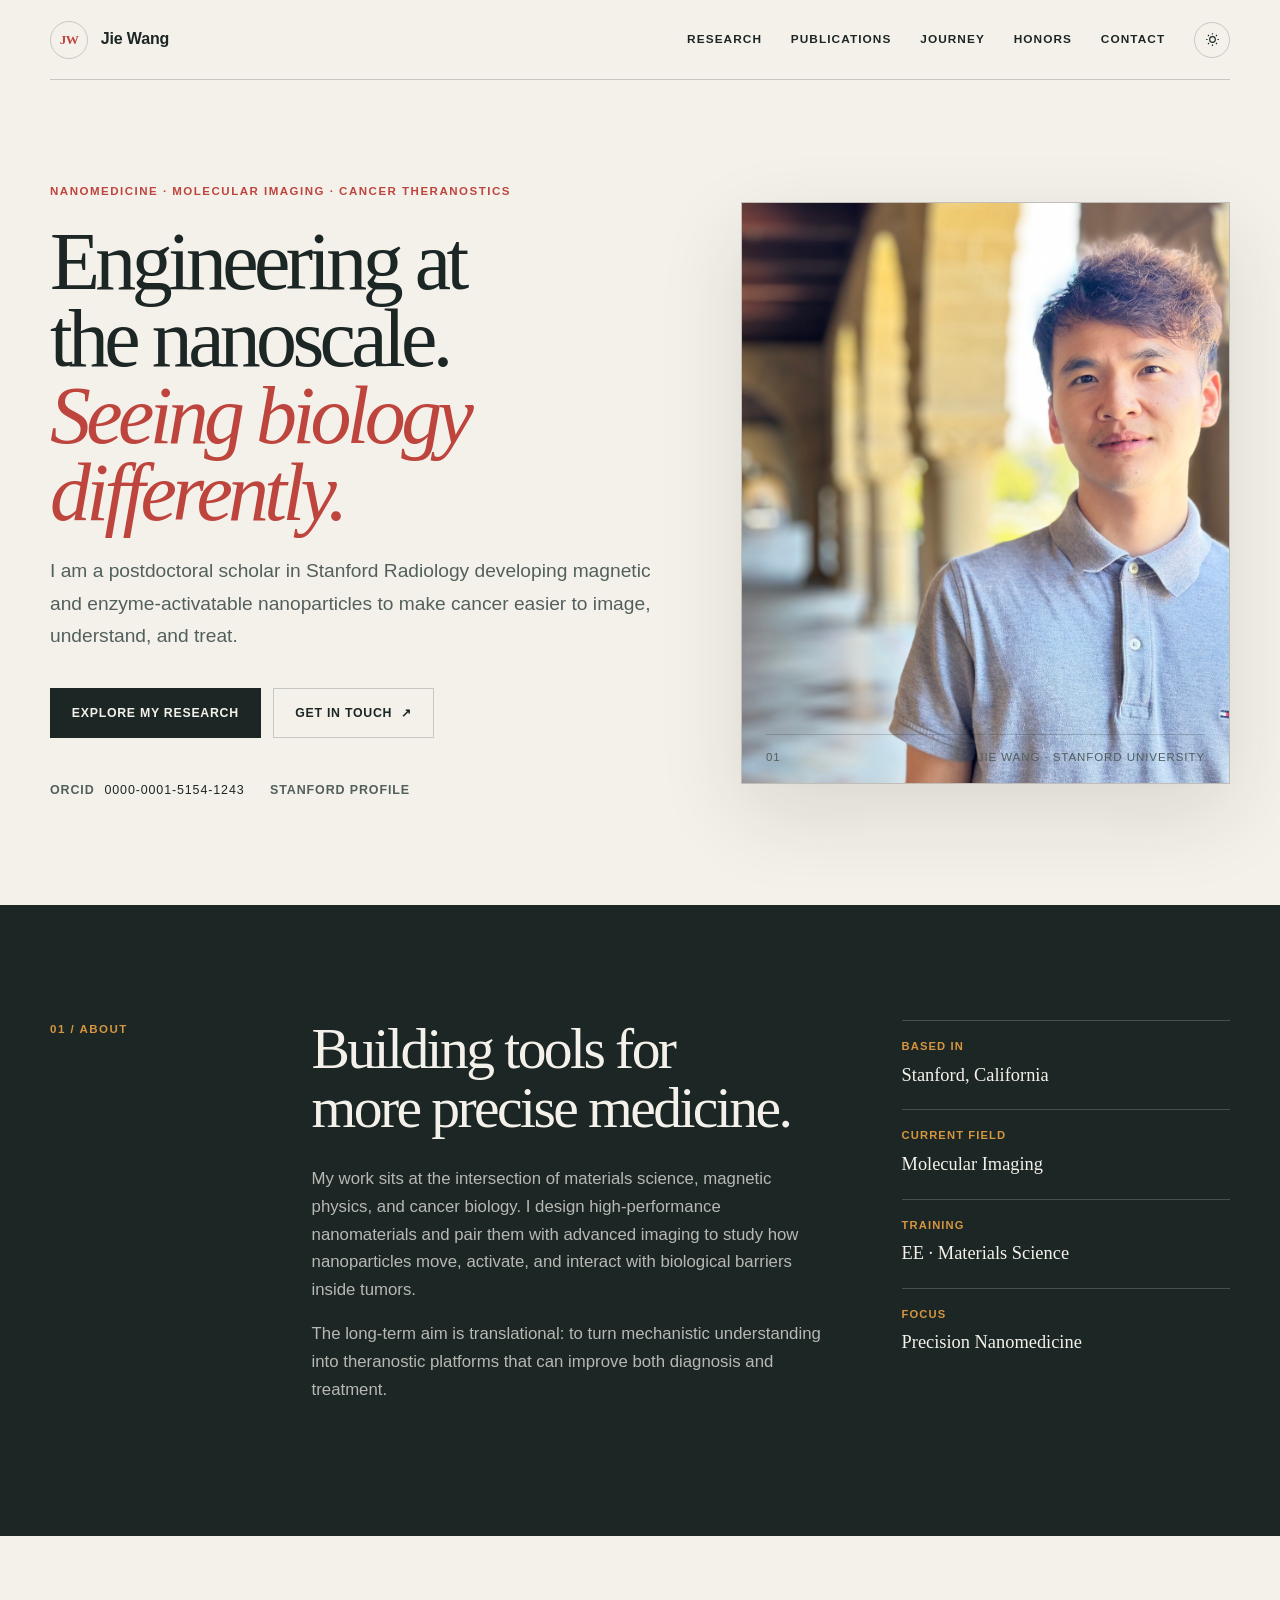
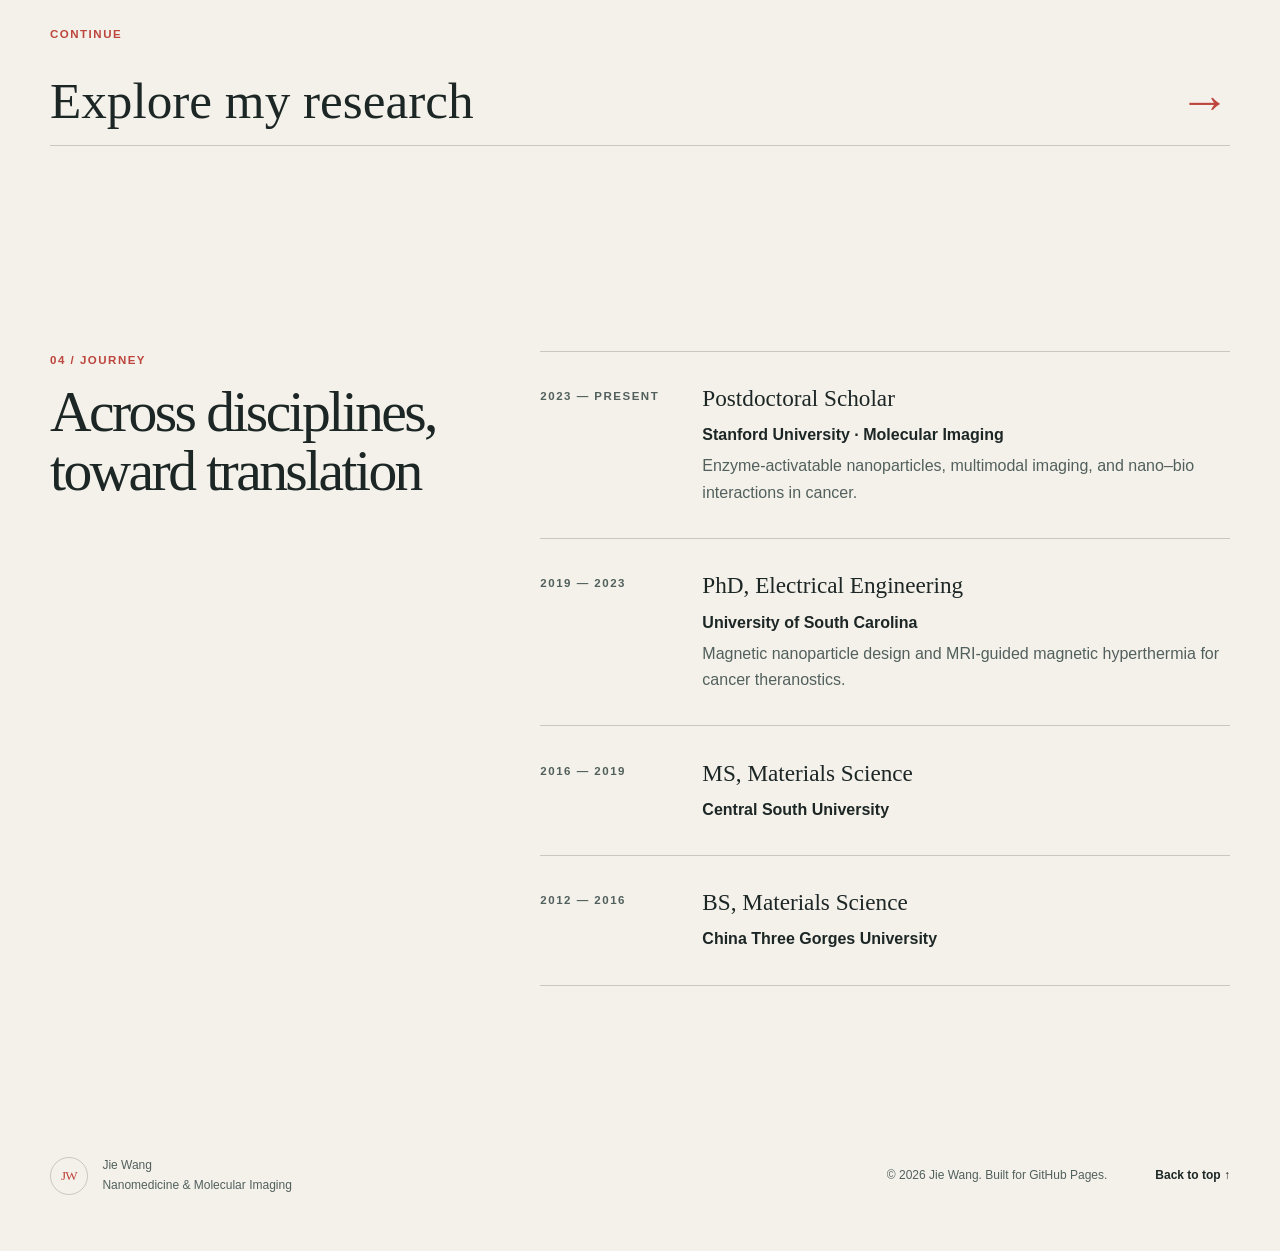
==== index.html @ d496837a "Use high-resolution JPEG profile photograph" ====
<!doctype html>
<html lang="en" class="no-js">
<head>
  <meta charset="utf-8">
  <meta name="viewport" content="width=device-width, initial-scale=1">
  <meta name="theme-color" content="#f4f1ea">
  <meta name="description" content="Jie Wang is a Stanford researcher working at the intersection of nanomedicine, molecular imaging, and magnetic nanotechnology for cancer theranostics.">
  <meta property="og:title" content="Jie Wang | Nanomedicine &amp; Molecular Imaging">
  <meta property="og:description" content="Researching magnetic nanomaterials, multimodal imaging, and precision cancer theranostics.">
  <meta property="og:type" content="website">
  <meta property="og:url" content="https://eeerperfect.github.io/jwang576.github.io/">
  <link rel="canonical" href="https://eeerperfect.github.io/jwang576.github.io/">
  <link rel="icon" href="assets/favicon.svg" type="image/svg+xml">
  <link rel="manifest" href="site.webmanifest">
  <script>document.documentElement.classList.replace('no-js', 'js');</script>
  <link rel="stylesheet" href="styles.css">
  <title>Jie Wang | Nanomedicine &amp; Molecular Imaging</title>
  <script type="application/ld+json">
  {
    "@context": "https://schema.org",
    "@type": "Person",
    "name": "Jie Wang",
    "jobTitle": "Postdoctoral Scholar",
    "affiliation": {
      "@type": "Organization",
      "name": "Stanford University"
    },
    "url": "https://eeerperfect.github.io/jwang576.github.io/",
    "sameAs": [
      "https://orcid.org/0000-0001-5154-1243",
      "https://profiles.stanford.edu/322421",
      "https://github.com/EEerperfect"
    ],
    "knowsAbout": [
      "Nanomedicine",
      "Molecular imaging",
      "Magnetic nanoparticles",
      "Cancer theranostics",
      "Magnetic resonance imaging"
    ]
  }
  </script>
</head>
<body>
  <a class="skip-link" href="#main">Skip to content</a>

  <header class="site-header" id="top">
    <a class="brand" href="index.html" aria-label="Jie Wang, home">
      <span class="brand-mark" aria-hidden="true">JW</span>
      <span>Jie Wang</span>
    </a>

    <button class="menu-toggle" type="button" aria-expanded="false" aria-controls="site-nav">
      <span class="sr-only">Open navigation</span>
      <span></span><span></span><span></span>
    </button>

    <nav class="site-nav" id="site-nav" aria-label="Main navigation">
      <a href="research.html">Research</a>
      <a href="publications.html">Publications</a>
      <a href="journey.html">Journey</a>
      <a href="honors.html">Honors</a>
      <a href="contact.html">Contact</a>
      <button class="theme-toggle" type="button" aria-label="Switch color theme" title="Switch color theme">
        <svg aria-hidden="true" viewBox="0 0 24 24"><path d="M12 3v2m0 14v2M3 12h2m14 0h2M5.64 5.64l1.42 1.42m9.88 9.88 1.42 1.42m0-12.72-1.42 1.42M7.06 16.94l-1.42 1.42M16 12a4 4 0 1 1-8 0 4 4 0 0 1 8 0Z"/></svg>
      </button>
    </nav>
  </header>

  <main id="main">
    <section class="hero section-shell" aria-labelledby="hero-title">
      <div class="hero-copy reveal">
        <p class="eyebrow">Nanomedicine · Molecular Imaging · Cancer Theranostics</p>
        <h1 id="hero-title">Engineering at the nanoscale.<br><em>Seeing biology differently.</em></h1>
        <p class="hero-intro">I am a postdoctoral scholar in Stanford Radiology developing magnetic and enzyme-activatable nanoparticles to make cancer easier to image, understand, and treat.</p>
        <div class="hero-actions">
          <a class="button button-primary" href="research.html">Explore my research</a>
          <a class="button button-secondary" href="contact.html">Get in touch <span aria-hidden="true">↗</span></a>
        </div>
        <ul class="identity-links" aria-label="Professional profiles">
          <li><a href="https://orcid.org/0000-0001-5154-1243" target="_blank" rel="me noopener">ORCID <span>0000-0001-5154-1243</span></a></li>
          <li><a href="https://profiles.stanford.edu/322421" target="_blank" rel="noopener">Stanford Profile</a></li>
        </ul>
      </div>

      <div class="hero-visual reveal" aria-label="Abstract illustration of magnetic nanoparticles and imaging fields">
        <div class="visual-frame">
          <svg class="nano-graphic" viewBox="0 0 600 640" role="img" aria-labelledby="nano-title nano-desc">
            <title id="nano-title">Magnetic nanoparticle field</title>
            <desc id="nano-desc">An abstract field of particles, magnetic arcs, and imaging waves.</desc>
            <defs>
              <radialGradient id="core" cx="38%" cy="30%" r="72%">
                <stop offset="0" stop-color="#f4b39b"/>
                <stop offset=".48" stop-color="#c94d42"/>
                <stop offset="1" stop-color="#642b36"/>
              </radialGradient>
              <linearGradient id="wave" x1="0" y1="0" x2="1" y2="1">
                <stop offset="0" stop-color="#e4a853"/>
                <stop offset="1" stop-color="#c94d42"/>
              </linearGradient>
            </defs>
            <g class="field-lines" fill="none" stroke="currentColor">
              <path d="M65 230C160 80 430 65 535 230"/>
              <path d="M45 295C155 105 445 105 555 295"/>
              <path d="M37 365C150 570 455 565 565 365"/>
              <path d="M62 430C170 595 430 598 540 430"/>
            </g>
            <g class="imaging-wave" fill="none" stroke="url(#wave)">
              <path d="M72 342h87l22-65 42 138 43-201 47 259 44-158 28 77h111"/>
            </g>
            <circle class="particle particle-main" cx="300" cy="338" r="104" fill="url(#core)"/>
            <g class="particle-shell" fill="none" stroke="#f6d7bb">
              <circle cx="300" cy="338" r="126"/>
              <circle cx="300" cy="338" r="145"/>
            </g>
            <g class="nano-dots">
              <circle cx="244" cy="297" r="19"/><circle cx="312" cy="278" r="14"/>
              <circle cx="353" cy="327" r="23"/><circle cx="282" cy="362" r="26"/>
              <circle cx="332" cy="390" r="16"/><circle cx="235" cy="400" r="10"/>
              <circle cx="420" cy="172" r="11"/><circle cx="145" cy="220" r="8"/>
              <circle cx="474" cy="436" r="15"/><circle cx="122" cy="453" r="12"/>
              <circle cx="416" cy="511" r="7"/><circle cx="208" cy="142" r="13"/>
            </g>
          </svg>
          <img class="profile-photo" src="[data-uri]" alt="Portrait of Jie Wang">
          <img class="profile-photo profile-photo-asset" src="assets/jie-wang-profile.jpg" alt="Portrait of Jie Wang">
          <p class="visual-caption"><span>01</span><span>Jie Wang · Stanford University</span></p>
        </div>
      </div>
    </section>

    <section class="about-band" aria-labelledby="about-title">
      <div class="section-shell about-grid">
        <p class="section-index">01 / About</p>
        <div class="about-copy reveal">
          <h2 id="about-title">Building tools for more precise medicine.</h2>
          <p>My work sits at the intersection of materials science, magnetic physics, and cancer biology. I design high-performance nanomaterials and pair them with advanced imaging to study how nanoparticles move, activate, and interact with biological barriers inside tumors.</p>
          <p>The long-term aim is translational: to turn mechanistic understanding into theranostic platforms that can improve both diagnosis and treatment.</p>
        </div>
        <dl class="quick-facts reveal">
          <div><dt>Based in</dt><dd>Stanford, California</dd></div>
          <div><dt>Current field</dt><dd>Molecular Imaging</dd></div>
          <div><dt>Training</dt><dd>EE · Materials Science</dd></div>
          <div><dt>Focus</dt><dd>Precision Nanomedicine</dd></div>
        </dl>
      </div>
    </section>

    <section class="section-shell next-page reveal" aria-label="Continue exploring">
      <p class="section-index">Continue</p>
      <a href="research.html"><span>Explore my research</span><span aria-hidden="true">→</span></a>
    </section>

    <section class="section-shell section-block" id="research" aria-labelledby="research-title" hidden>
      <div class="section-heading reveal">
        <div>
          <p class="section-index">02 / Research</p>
          <h2 id="research-title">Three scales, one question</h2>
        </div>
        <p>How can we engineer nanomaterials that respond intelligently to disease—and watch them work in living systems?</p>
      </div>

      <div class="research-grid">
        <article class="research-card reveal">
          <p class="card-number">01</p>
          <div class="research-icon" aria-hidden="true">
            <svg viewBox="0 0 80 80"><circle cx="40" cy="40" r="20"/><circle cx="40" cy="40" r="30"/><path d="M13 22c15 12 39 12 54 0M13 58c15-12 39-12 54 0"/></svg>
          </div>
          <h3>Magnetic nanomaterials</h3>
          <p>Designing nanoparticle composition, structure, and magnetic anisotropy for MRI, hyperthermia, and biosensing.</p>
          <ul><li>Particle synthesis</li><li>Magnetic characterization</li><li>Structure–property relationships</li></ul>
        </article>

        <article class="research-card reveal">
          <p class="card-number">02</p>
          <div class="research-icon" aria-hidden="true">
            <svg viewBox="0 0 80 80"><path d="M17 52c8-25 17-37 27-37 9 0 10 13 18 13"/><path d="M18 61c13-9 18-5 27-14 8-8 9-18 18-23"/><circle cx="19" cy="55" r="6"/><circle cx="44" cy="42" r="7"/><circle cx="63" cy="23" r="5"/></svg>
          </div>
          <h3>Activatable theranostics</h3>
          <p>Developing enzyme-responsive nanoparticles that sharpen tumor specificity, penetration, and therapeutic action.</p>
          <ul><li>Tumor microenvironment</li><li>Brain cancer</li><li>Responsive delivery</li></ul>
        </article>

        <article class="research-card reveal">
          <p class="card-number">03</p>
          <div class="research-icon" aria-hidden="true">
            <svg viewBox="0 0 80 80"><path d="M11 40s12-18 29-18 29 18 29 18-12 18-29 18S11 40 11 40Z"/><circle cx="40" cy="40" r="8"/><path d="M25 16 20 9M55 16l5-7M25 64l-5 7M55 64l5 7"/></svg>
          </div>
          <h3>Multimodal imaging</h3>
          <p>Combining MRI, magnetic particle imaging, and optical imaging to quantify nano–bio interactions in vivo.</p>
          <ul><li>MRI & MPI</li><li>Optical imaging</li><li>In vivo translation</li></ul>
        </article>
      </div>
    </section>

    <section class="publications-section" id="publications" aria-labelledby="publications-title" hidden>
      <div class="section-shell">
        <div class="section-heading reveal">
          <div>
            <p class="section-index">03 / Publications</p>
            <h2 id="publications-title">Selected work</h2>
          </div>
          <a class="text-link" href="https://orcid.org/0000-0001-5154-1243" target="_blank" rel="noopener">Complete record on ORCID <span aria-hidden="true">↗</span></a>
        </div>

        <article class="featured-paper reveal">
          <div>
            <p class="paper-meta"><span>Featured · 2026</span><span>Nano Letters</span></p>
            <h3><a href="https://doi.org/10.1021/acs.nanolett.6c01219" target="_blank" rel="noopener">Enhanced Glioblastoma Targeting and Penetration: Extracellular Matrix Remodeling by Collagenase-Functionalized Ferumoxytol Nanoparticles</a></h3>
            <p>A precision nanomedicine strategy designed to improve nanoparticle transport and penetration in glioblastoma.</p>
          </div>
          <a class="paper-arrow" href="https://doi.org/10.1021/acs.nanolett.6c01219" target="_blank" rel="noopener" aria-label="Read the featured Nano Letters paper">↗</a>
        </article>

        <div class="paper-list">
          <article class="paper-row reveal">
            <p class="paper-year">2025</p>
            <div><p class="journal">npj Imaging</p><h3><a href="https://pmc.ncbi.nlm.nih.gov/articles/PMC12049270/" target="_blank" rel="noopener">MRI detection of senescent cells in porcine knee joints with a β-galactosidase responsive Gd-chelate</a></h3></div>
            <a class="paper-arrow" href="https://pmc.ncbi.nlm.nih.gov/articles/PMC12049270/" target="_blank" rel="noopener" aria-label="Read paper">↗</a>
          </article>
          <article class="paper-row reveal">
            <p class="paper-year">2025</p>
            <div><p class="journal">Scientific Reports</p><h3><a href="https://pmc.ncbi.nlm.nih.gov/articles/PMC12009400/" target="_blank" rel="noopener">Dual-enzyme activated theranostic nanoparticles for image-guided glioblastoma therapy</a></h3></div>
            <a class="paper-arrow" href="https://pmc.ncbi.nlm.nih.gov/articles/PMC12009400/" target="_blank" rel="noopener" aria-label="Read paper">↗</a>
          </article>
          <article class="paper-row reveal">
            <p class="paper-year">2025</p>
            <div><p class="journal">Nanoscale</p><h3><a href="https://pmc.ncbi.nlm.nih.gov/articles/PMC11937943/" target="_blank" rel="noopener">Multimodal imaging approach to track theranostic nanoparticle accumulation in glioblastoma</a></h3></div>
            <a class="paper-arrow" href="https://pmc.ncbi.nlm.nih.gov/articles/PMC11937943/" target="_blank" rel="noopener" aria-label="Read paper">↗</a>
          </article>
          <article class="paper-row reveal">
            <p class="paper-year">2023</p>
            <div><p class="journal">ACS Applied Nano Materials</p><h3><a href="https://doi.org/10.1021/acsanm.3c03299" target="_blank" rel="noopener">Spatial Homogeneity of Superparamagnetic Nanoparticles and the Relationship to Relaxivity for Magnetic Resonance Imaging</a></h3></div>
            <a class="paper-arrow" href="https://doi.org/10.1021/acsanm.3c03299" target="_blank" rel="noopener" aria-label="Read paper">↗</a>
          </article>
          <article class="paper-row reveal">
            <p class="paper-year">2022</p>
            <div><p class="journal">Applied Materials Today</p><h3><a href="https://www.sciencedirect.com/science/article/pii/S2352940722001688" target="_blank" rel="noopener">AC and DC magnetic softness enhanced dual-doped γ-Fe₂O₃ nanoparticles for highly efficient cancer theranostics</a></h3></div>
            <a class="paper-arrow" href="https://www.sciencedirect.com/science/article/pii/S2352940722001688" target="_blank" rel="noopener" aria-label="Read paper">↗</a>
          </article>
          <article class="paper-row reveal extra-paper">
            <p class="paper-year">2022</p>
            <div><p class="journal">Nanotechnology</p><h3><a href="https://pubmed.ncbi.nlm.nih.gov/36001950/" target="_blank" rel="noopener">The role of Co²⁺ cation addition in enhancing the AC heat induction power of superparamagnetic nanoparticles</a></h3></div>
            <a class="paper-arrow" href="https://pubmed.ncbi.nlm.nih.gov/36001950/" target="_blank" rel="noopener" aria-label="Read paper">↗</a>
          </article>
          <article class="paper-row reveal extra-paper">
            <p class="paper-year">2021</p>
            <div><p class="journal">IEEE Transactions on Nanotechnology</p><h3><a href="https://doi.org/10.1109/TNANO.2021.3137046" target="_blank" rel="noopener">Heat Induction Behavior of Injected Superparamagnetic Nanofluid Interpreted by Mass and Heat Transfer</a></h3></div>
            <a class="paper-arrow" href="https://doi.org/10.1109/TNANO.2021.3137046" target="_blank" rel="noopener" aria-label="Read paper">↗</a>
          </article>
          <article class="paper-row reveal extra-paper">
            <p class="paper-year">2021</p>
            <div><p class="journal">Scientific Reports</p><h3><a href="https://pmc.ncbi.nlm.nih.gov/articles/PMC7804452/" target="_blank" rel="noopener">Concentration-dependent oscillation of specific loss power in magnetic nanofluid hyperthermia</a></h3></div>
            <a class="paper-arrow" href="https://pmc.ncbi.nlm.nih.gov/articles/PMC7804452/" target="_blank" rel="noopener" aria-label="Read paper">↗</a>
          </article>
        </div>
        <button class="show-more" type="button" aria-expanded="false">Show more publications <span aria-hidden="true">↓</span></button>
      </div>
    </section>

    <section class="section-shell section-block journey-section" id="journey" aria-labelledby="journey-title" hidden>
      <div class="section-heading reveal">
        <div>
          <p class="section-index">04 / Journey</p>
          <h2 id="journey-title">Across disciplines, toward translation</h2>
        </div>
      </div>

      <div class="timeline">
        <article class="timeline-item reveal">
          <p class="timeline-date">2023 — Present</p>
          <div><h3>Postdoctoral Scholar</h3><p>Stanford University · Molecular Imaging</p><p>Enzyme-activatable nanoparticles, multimodal imaging, and nano–bio interactions in cancer.</p></div>
        </article>
        <article class="timeline-item reveal">
          <p class="timeline-date">2019 — 2023</p>
          <div><h3>PhD, Electrical Engineering</h3><p>University of South Carolina</p><p>Magnetic nanoparticle design and MRI-guided magnetic hyperthermia for cancer theranostics.</p></div>
        </article>
        <article class="timeline-item reveal">
          <p class="timeline-date">2016 — 2019</p>
          <div><h3>MS, Materials Science</h3><p>Central South University</p></div>
        </article>
        <article class="timeline-item reveal">
          <p class="timeline-date">2012 — 2016</p>
          <div><h3>BS, Materials Science</h3><p>China Three Gorges University</p></div>
        </article>
      </div>
    </section>

    <section class="honors-section" id="honors" aria-labelledby="honors-title" hidden>
      <div class="section-shell">
        <div class="section-heading reveal">
          <div>
            <p class="section-index">05 / Recognition</p>
            <h2 id="honors-title">Selected honors</h2>
          </div>
        </div>
        <div class="honors-list">
          <article class="honor reveal"><p>2025</p><h3>2nd Place Young Investigator Award in MINT</h3><span>World Molecular Imaging Conference</span></article>
          <article class="honor reveal"><p>2025</p><h3>WMIC Travel Award</h3><span>World Molecular Imaging Society</span></article>
          <article class="honor reveal"><p>2024—25</p><h3>Mikitani Cancer Research Grant</h3><span>Stanford Cancer Institute</span></article>
          <article class="honor reveal"><p>2021—22</p><h3>SPARC Graduate Research Grant</h3><span>University of South Carolina</span></article>
        </div>
      </div>
    </section>

    <section class="contact-section" id="contact" aria-labelledby="contact-title" hidden>
      <div class="section-shell contact-grid">
        <div class="reveal">
          <p class="section-index">06 / Contact</p>
          <h2 id="contact-title">Let’s connect ideas.</h2>
        </div>
        <div class="contact-copy reveal">
          <p>I welcome conversations about magnetic nanotechnology, cancer theranostics, molecular imaging, and research collaboration.</p>
          <a class="email-link" href="mailto:jwang576@stanford.edu">jwang576@stanford.edu <span aria-hidden="true">↗</span></a>
          <div class="social-links">
            <a href="https://profiles.stanford.edu/322421" target="_blank" rel="noopener">Stanford</a>
            <a href="https://orcid.org/0000-0001-5154-1243" target="_blank" rel="me noopener">ORCID</a>
            <a href="https://github.com/EEerperfect" target="_blank" rel="me noopener">GitHub</a>
          </div>
        </div>
      </div>
    </section>
  </main>

  <footer class="site-footer">
    <div>
      <span class="brand-mark" aria-hidden="true">JW</span>
      <p>Jie Wang<br><span>Nanomedicine &amp; Molecular Imaging</span></p>
    </div>
    <p>© <span id="year">2026</span> Jie Wang. Built for GitHub Pages.</p>
    <a href="#top">Back to top ↑</a>
  </footer>

  <script src="script.js"></script>
</body>
</html>
<!-- Published from EEerperfect/jwang576.github.io -->
---- styles.css ----
:root {
  --paper: #f4f1ea;
  --paper-deep: #e9e4da;
  --ink: #1c2625;
  --ink-soft: #52605d;
  --line: rgba(28, 38, 37, .2);
  --card: rgba(255, 255, 255, .48);
  --accent: #bd453d;
  --accent-deep: #773642;
  --gold: #d6963f;
  --sage: #93a69c;
  --shadow: 0 30px 80px rgba(34, 37, 34, .12);
  --serif: "Iowan Old Style", "Palatino Linotype", Palatino, Georgia, serif;
  --sans: Inter, ui-sans-serif, -apple-system, BlinkMacSystemFont, "Segoe UI", sans-serif;
  --max: 1180px;
}

[data-theme="dark"] {
  --paper: #17201f;
  --paper-deep: #202c2a;
  --ink: #f4efe5;
  --ink-soft: #b6c1bd;
  --line: rgba(244, 239, 229, .18);
  --card: rgba(255, 255, 255, .045);
  --accent: #e36a5e;
  --accent-deep: #c77c89;
  --gold: #e0aa5e;
  --sage: #8ea69c;
  --shadow: 0 30px 80px rgba(0, 0, 0, .28);
}

* { box-sizing: border-box; }
html { scroll-behavior: smooth; }
body {
  margin: 0;
  background: var(--paper);
  color: var(--ink);
  font-family: var(--sans);
  font-size: 16px;
  line-height: 1.65;
  transition: background-color .25s ease, color .25s ease;
}
a { color: inherit; text-decoration: none; }
button, a { -webkit-tap-highlight-color: transparent; }
button { font: inherit; }
svg { display: block; }

.skip-link {
  position: fixed;
  top: -100px;
  left: 1rem;
  z-index: 100;
  padding: .7rem 1rem;
  background: var(--ink);
  color: var(--paper);
}
.skip-link:focus { top: 1rem; }
.sr-only {
  position: absolute;
  width: 1px;
  height: 1px;
  padding: 0;
  margin: -1px;
  overflow: hidden;
  clip: rect(0, 0, 0, 0);
  white-space: nowrap;
  border: 0;
}

.site-header {
  min-height: 80px;
  width: min(calc(100% - 48px), var(--max));
  margin: 0 auto;
  display: flex;
  align-items: center;
  justify-content: space-between;
  border-bottom: 1px solid var(--line);
  position: relative;
  z-index: 20;
}
.brand { display: flex; align-items: center; gap: .8rem; font-weight: 700; letter-spacing: -.01em; }
.brand-mark {
  width: 38px;
  height: 38px;
  display: inline-grid;
  place-items: center;
  border: 1px solid var(--line);
  border-radius: 50%;
  color: var(--accent);
  font-family: var(--serif);
  font-size: .82rem;
  letter-spacing: -.05em;
}
.site-nav { display: flex; align-items: center; gap: 1.8rem; }
.site-nav > a {
  font-size: .74rem;
  font-weight: 700;
  letter-spacing: .09em;
  text-transform: uppercase;
  position: relative;
}
.site-nav > a::after {
  content: "";
  position: absolute;
  left: 0;
  bottom: -.45rem;
  width: 100%;
  height: 1px;
  background: var(--accent);
  transform: scaleX(0);
  transform-origin: right;
  transition: transform .25s ease;
}
.site-nav > a:hover::after, .site-nav > a:focus-visible::after, .site-nav > a[aria-current="page"]::after { transform: scaleX(1); transform-origin: left; }
.site-nav > a[aria-current="page"] { color: var(--accent); }
.theme-toggle {
  width: 36px;
  height: 36px;
  display: grid;
  place-items: center;
  border: 1px solid var(--line);
  border-radius: 50%;
  background: transparent;
  color: var(--ink);
  cursor: pointer;
}
.theme-toggle svg { width: 17px; fill: none; stroke: currentColor; stroke-width: 1.6; }
.menu-toggle { display: none; border: 0; background: none; padding: .5rem; }
.menu-toggle span:not(.sr-only) { display: block; width: 24px; height: 1px; background: var(--ink); margin: 5px; }

.section-shell { width: min(calc(100% - 48px), var(--max)); margin-inline: auto; }
.hero {
  min-height: calc(100vh - 80px);
  display: grid;
  grid-template-columns: minmax(0, 1.03fr) minmax(390px, .82fr);
  align-items: center;
  gap: clamp(2.5rem, 6vw, 7rem);
  padding-block: clamp(4rem, 8vw, 7.5rem);
}
.eyebrow, .section-index, .paper-meta, .journal, .timeline-date, .honor > p {
  margin: 0;
  color: var(--accent);
  font-size: .72rem;
  font-weight: 800;
  letter-spacing: .13em;
  text-transform: uppercase;
}
.hero h1, h2, h3 { text-wrap: balance; }
.hero h1 {
  max-width: 760px;
  margin: 1.35rem 0 1.5rem;
  font-family: var(--serif);
  font-size: clamp(3.25rem, 6.4vw, 6.7rem);
  font-weight: 400;
  letter-spacing: -.057em;
  line-height: .94;
}
.hero h1 em { color: var(--accent); font-weight: 400; }
.hero-intro { max-width: 650px; color: var(--ink-soft); font-size: clamp(1.06rem, 1.5vw, 1.28rem); line-height: 1.7; }
.hero-actions { display: flex; flex-wrap: wrap; gap: .8rem; margin-top: 2.2rem; }
.button {
  min-height: 50px;
  display: inline-flex;
  align-items: center;
  justify-content: center;
  gap: .55rem;
  padding: .8rem 1.3rem;
  border: 1px solid var(--ink);
  font-size: .77rem;
  font-weight: 800;
  letter-spacing: .06em;
  text-transform: uppercase;
  transition: transform .2s ease, background .2s ease, color .2s ease;
}
.button:hover { transform: translateY(-2px); }
.button-primary { background: var(--ink); color: var(--paper); }
.button-secondary { border-color: var(--line); }
.identity-links { display: flex; flex-wrap: wrap; gap: .8rem 1.6rem; list-style: none; margin: 2.4rem 0 0; padding: 0; }
.identity-links a { color: var(--ink-soft); font-size: .78rem; font-weight: 700; text-transform: uppercase; letter-spacing: .07em; }
.identity-links a span { color: var(--ink); font-weight: 500; margin-left: .35rem; }

.visual-frame {
  position: relative;
  aspect-ratio: .84;
  overflow: hidden;
  background: var(--paper-deep);
  border: 1px solid var(--line);
  box-shadow: var(--shadow);
}
.visual-frame::before {
  content: "";
  position: absolute;
  inset: 0;
  background: radial-gradient(circle at 35% 25%, rgba(255,255,255,.55), transparent 42%), linear-gradient(145deg, transparent 30%, rgba(189,69,61,.08));
}
.nano-graphic { width: 100%; height: 91%; color: var(--sage); }
.hero-visual .nano-graphic { display: none; }
.profile-photo:not(.profile-photo-asset) { display: none; }
.profile-photo {
  position: absolute;
  inset: 0;
  width: 100%;
  height: 100%;
  object-fit: cover;
  object-position: 72% center;
}
.field-lines { stroke-width: 1.2; opacity: .6; }
.imaging-wave { stroke-width: 3; opacity: .88; }
.particle-shell { stroke-width: 1.3; opacity: .52; }
.nano-dots { fill: var(--gold); }
.nano-dots circle:nth-child(2n) { fill: var(--accent); }
.particle-main { filter: drop-shadow(0 18px 30px rgba(102, 43, 54, .24)); }
.visual-caption {
  position: absolute;
  z-index: 1;
  left: 1.5rem;
  right: 1.5rem;
  bottom: 1rem;
  margin: 0;
  display: flex;
  justify-content: space-between;
  border-top: 1px solid var(--line);
  padding-top: .8rem;
  color: var(--ink-soft);
  font-size: .72rem;
  text-transform: uppercase;
  letter-spacing: .08em;
}
.visual-caption span:last-child { text-align: right; }

.about-band, .honors-section { background: var(--ink); color: var(--paper); }
.about-grid {
  display: grid;
  grid-template-columns: .45fr 1.25fr .8fr;
  gap: clamp(2rem, 6vw, 6rem);
  padding-block: clamp(5rem, 9vw, 8rem);
}
.about-band .section-index, .honors-section .section-index { color: var(--gold); }
.about-copy h2, .section-heading h2, .contact-section h2 {
  margin: 0 0 1.7rem;
  font-family: var(--serif);
  font-size: clamp(2.5rem, 4.5vw, 4.6rem);
  font-weight: 400;
  letter-spacing: -.045em;
  line-height: 1.02;
}
.about-copy p { color: color-mix(in srgb, var(--paper) 72%, transparent); font-size: 1.05rem; }
.quick-facts { margin: 0; }
.quick-facts div { padding: 1rem 0 1.2rem; border-top: 1px solid rgba(244,241,234,.2); }
.quick-facts dt { color: var(--gold); font-size: .7rem; font-weight: 800; text-transform: uppercase; letter-spacing: .1em; }
.quick-facts dd { margin: .25rem 0 0; font-family: var(--serif); font-size: 1.15rem; }

.section-block { padding-block: clamp(5rem, 9vw, 8.5rem); }
.page-hero {
  min-height: 470px;
  display: flex;
  flex-direction: column;
  justify-content: center;
  padding-block: clamp(5rem, 10vw, 9rem);
}
.page-hero h1 {
  max-width: 980px;
  margin: 1rem 0 1.5rem;
  font-family: var(--serif);
  font-size: clamp(3.6rem, 8vw, 8.4rem);
  font-weight: 400;
  letter-spacing: -.06em;
  line-height: .92;
}
.page-hero h1 em { color: var(--accent); font-weight: 400; }
.page-hero > p:last-of-type, .page-hero > div > p:last-of-type { max-width: 720px; margin: 0; color: var(--ink-soft); font-size: clamp(1.08rem, 1.8vw, 1.3rem); }
.page-hero-link { display: inline-block; align-self: flex-start; margin-top: 2rem; }
.page-hero-dark { width: 100%; background: var(--ink); color: var(--paper); }
.page-hero-dark > .section-shell { padding-block: clamp(5rem, 10vw, 9rem); }
.page-hero-dark .section-index { color: var(--gold); }
.page-hero-dark > div > p:last-child { color: color-mix(in srgb, var(--paper) 70%, transparent); }
.page-section { padding-block: clamp(1rem, 4vw, 4rem) clamp(5rem, 9vw, 8.5rem); }
.research-statement { padding-block: clamp(5rem, 9vw, 8.5rem); background: var(--paper-deep); }
.statement-grid { display: grid; grid-template-columns: .42fr 1.58fr; gap: clamp(2rem, 7vw, 7rem); }
.statement-grid h2 { max-width: 850px; margin: 0 0 1.5rem; font-family: var(--serif); font-size: clamp(2.5rem, 5vw, 5rem); font-weight: 400; letter-spacing: -.045em; line-height: 1; }
.statement-grid div > p { max-width: 760px; color: var(--ink-soft); font-size: 1.08rem; }
.publication-page { padding-top: clamp(3rem, 6vw, 6rem); }
.journey-page { max-width: 940px; }
.journey-page .section-heading { display: block; }
.honors-page { padding-top: 0; }
.next-page { padding-block: clamp(4rem, 7vw, 6.5rem); }
.next-page > a { display: flex; justify-content: space-between; align-items: center; gap: 2rem; margin-top: .8rem; padding-block: 1rem; border-bottom: 1px solid var(--line); font-family: var(--serif); font-size: clamp(1.8rem, 4vw, 3.8rem); line-height: 1.1; }
.next-page > a span:last-child { color: var(--accent); transition: transform .2s ease; }
.next-page > a:hover span:last-child { transform: translateX(.4rem); }
.section-heading {
  display: grid;
  grid-template-columns: 1.3fr .7fr;
  align-items: end;
  gap: 3rem;
  margin-bottom: clamp(2.8rem, 5vw, 4.8rem);
}
.section-heading h2 { margin: .8rem 0 0; }
.section-heading > p { margin: 0; color: var(--ink-soft); font-size: 1.08rem; }
.research-grid { display: grid; grid-template-columns: repeat(3, 1fr); border-top: 1px solid var(--line); border-bottom: 1px solid var(--line); }
.research-card { position: relative; padding: 2rem clamp(1.2rem, 2.7vw, 2.5rem) 2.6rem; }
.research-card + .research-card { border-left: 1px solid var(--line); }
.card-number { margin: 0; color: var(--ink-soft); font-size: .72rem; }
.research-icon { width: 80px; height: 80px; margin: 2.5rem 0 3.5rem; color: var(--accent); }
.research-icon img { width: 100%; height: 100%; }
.research-card h3 { margin: 0; font-family: var(--serif); font-size: 1.75rem; font-weight: 400; }
.research-card > p:not(.card-number) { min-height: 110px; color: var(--ink-soft); }
.research-card ul { display: flex; flex-wrap: wrap; gap: .45rem; list-style: none; padding: 0; margin: 1.4rem 0 0; }
.research-card li { padding: .28rem .55rem; border: 1px solid var(--line); border-radius: 999px; font-size: .67rem; font-weight: 700; text-transform: uppercase; letter-spacing: .05em; }

.publications-section { background: var(--paper-deep); padding-block: clamp(5rem, 9vw, 8.5rem); }
.text-link { justify-self: end; color: var(--accent); font-size: .77rem; font-weight: 800; letter-spacing: .07em; text-transform: uppercase; }
.featured-paper {
  display: grid;
  grid-template-columns: 1fr auto;
  gap: 2rem;
  padding: clamp(2rem, 5vw, 4rem);
  margin-bottom: 1.2rem;
  background: var(--ink);
  color: var(--paper);
}
.paper-meta { display: flex; gap: 1.2rem; color: var(--gold); }
.featured-paper h3 { max-width: 920px; margin: 1.2rem 0; font-family: var(--serif); font-size: clamp(1.8rem, 3.4vw, 3.2rem); font-weight: 400; line-height: 1.12; }
.featured-paper h3 a:hover { color: var(--gold); }
.featured-paper p:last-child { max-width: 720px; color: color-mix(in srgb, var(--paper) 67%, transparent); }
.paper-arrow { align-self: center; font-size: 1.5rem; color: var(--accent); transition: transform .2s ease; }
.featured-paper .paper-arrow { color: var(--gold); font-size: 2rem; }
.paper-arrow:hover { transform: translate(3px, -3px); }
.paper-list { border-top: 1px solid var(--line); }
.paper-row {
  display: grid;
  grid-template-columns: 90px 1fr auto;
  gap: 1.5rem;
  align-items: center;
  padding: 1.5rem .2rem;
  border-bottom: 1px solid var(--line);
}
.paper-year { margin: 0; color: var(--ink-soft); font-family: var(--serif); font-size: 1.1rem; }
.journal { color: var(--accent); }
.paper-row h3 { margin: .25rem 0 0; font-family: var(--serif); font-size: clamp(1.05rem, 1.7vw, 1.35rem); font-weight: 400; line-height: 1.3; }
.paper-row h3 a:hover { color: var(--accent); }
.extra-paper { display: grid; }
.js .extra-paper { display: none; }
.js .extra-paper.is-visible { display: grid; }
.no-js .show-more { display: none; }
.show-more {
  margin-top: 2rem;
  padding: .7rem 0;
  border: 0;
  border-bottom: 1px solid var(--ink);
  background: none;
  color: var(--ink);
  cursor: pointer;
  font-size: .76rem;
  font-weight: 800;
  letter-spacing: .08em;
  text-transform: uppercase;
}

.journey-section { display: grid; grid-template-columns: .72fr 1.28fr; gap: clamp(3rem, 8vw, 8rem); }
.journey-section .section-heading { display: block; margin: 0; }
.timeline { border-top: 1px solid var(--line); }
.timeline-item { display: grid; grid-template-columns: 130px 1fr; gap: 2rem; padding: 1.7rem 0 2rem; border-bottom: 1px solid var(--line); }
.timeline-date { color: var(--accent); padding-top: .2rem; }
.timeline-item h3 { margin: 0; font-family: var(--serif); font-size: 1.45rem; font-weight: 400; }
.timeline-item p { margin: .3rem 0 0; color: var(--ink-soft); }
.timeline-item div p:first-of-type { color: var(--ink); font-weight: 700; }

.honors-section { padding-block: clamp(5rem, 9vw, 8.5rem); }
.honors-section .section-heading { grid-template-columns: 1fr; }
.honors-list { border-top: 1px solid rgba(244,241,234,.2); }
.honor { display: grid; grid-template-columns: 120px 1fr .7fr; gap: 2rem; align-items: center; padding: 1.5rem 0; border-bottom: 1px solid rgba(244,241,234,.2); }
.honor > p { color: var(--gold); }
.honor h3 { margin: 0; font-family: var(--serif); font-size: clamp(1.15rem, 2vw, 1.55rem); font-weight: 400; }
.honor span { color: color-mix(in srgb, var(--paper) 62%, transparent); }

.contact-section { padding-block: clamp(5rem, 10vw, 9rem); background: var(--accent); color: #fff6ed; }
.contact-grid { display: grid; grid-template-columns: 1fr 1fr; gap: clamp(3rem, 8vw, 8rem); }
.contact-section .section-index { color: #ffd0ad; }
.contact-section h2 { margin-top: .8rem; max-width: 620px; font-size: clamp(3.4rem, 7vw, 7.5rem); }
.contact-page-section { min-height: calc(100vh - 80px); display: flex; align-items: center; }
.contact-page-section h1 { margin: .8rem 0 0; max-width: 680px; font-family: var(--serif); font-size: clamp(3.7rem, 8vw, 8rem); font-weight: 400; letter-spacing: -.055em; line-height: .93; }
.contact-page-section h1 em { color: #ffd0ad; font-weight: 400; }
.contact-copy { align-self: end; }
.contact-copy > p { max-width: 580px; font-size: 1.15rem; color: rgba(255,246,237,.82); }
.email-link { display: inline-flex; gap: 1rem; align-items: center; margin-top: 1.6rem; padding-bottom: .35rem; border-bottom: 1px solid currentColor; font-family: var(--serif); font-size: clamp(1.35rem, 2.7vw, 2.2rem); }
.social-links { display: flex; gap: 1.5rem; margin-top: 3rem; }
.social-links a { font-size: .72rem; font-weight: 800; letter-spacing: .1em; text-transform: uppercase; }

.site-footer {
  min-height: 150px;
  width: min(calc(100% - 48px), var(--max));
  margin-inline: auto;
  display: grid;
  grid-template-columns: 1fr auto auto;
  align-items: center;
  gap: 3rem;
  color: var(--ink-soft);
  font-size: .75rem;
}
.site-footer > div { display: flex; align-items: center; gap: .9rem; }
.site-footer p { margin: 0; }
.site-footer p span { color: var(--ink-soft); }
.site-footer a { color: var(--ink); font-weight: 700; }

.reveal { opacity: 1; transform: none; }

:focus-visible { outline: 2px solid var(--gold); outline-offset: 4px; }

@media (max-width: 900px) {
  .menu-toggle { display: block; cursor: pointer; }
  .site-nav {
    position: absolute;
    top: 79px;
    left: 0;
    right: 0;
    display: none;
    align-items: stretch;
    flex-direction: column;
    gap: 0;
    padding: 1.3rem;
    background: var(--paper);
    border-bottom: 1px solid var(--line);
    box-shadow: var(--shadow);
  }
  .site-nav.is-open { display: flex; }
  .no-js .site-header { flex-wrap: wrap; padding-block: .8rem; }
  .no-js .menu-toggle { display: none; }
  .no-js .site-nav { position: static; display: flex; width: 100%; flex-flow: row wrap; box-shadow: none; border: 0; padding: .7rem 0 0; }
  .no-js .site-nav > a { margin-right: 1rem; }
  .site-nav > a { padding: .75rem 0; }
  .theme-toggle { margin-top: .5rem; }
  .hero { min-height: auto; grid-template-columns: 1fr; }
  .hero-visual { width: min(100%, 590px); justify-self: center; }
  .about-grid { grid-template-columns: 1fr; }
  .about-grid > .section-index { margin-bottom: -1rem; }
  .section-heading { grid-template-columns: 1fr; gap: 1rem; align-items: start; }
  .text-link { justify-self: start; }
  .research-grid { grid-template-columns: 1fr; }
  .research-card + .research-card { border-left: 0; border-top: 1px solid var(--line); }
  .research-card > p:not(.card-number) { min-height: auto; }
  .research-icon { margin-block: 1.8rem; }
  .journey-section { grid-template-columns: 1fr; }
  .statement-grid { grid-template-columns: 1fr; }
  .honor { grid-template-columns: 90px 1fr; }
  .honor span { grid-column: 2; }
  .contact-grid { grid-template-columns: 1fr; }
  .site-footer { grid-template-columns: 1fr auto; padding-block: 2rem; }
  .site-footer > p { grid-row: 2; }
}

@media (max-width: 620px) {
  .site-header, .section-shell, .site-footer { width: min(calc(100% - 32px), var(--max)); }
  .site-header { min-height: 68px; }
  .site-nav { top: 67px; }
  .hero { padding-block: 3.5rem 4.5rem; }
  .hero h1 { font-size: clamp(2.3rem, 11vw, 4.2rem); }
  .page-hero { min-height: 390px; }
  .page-hero h1 { font-size: clamp(3rem, 15vw, 5rem); }
  .hero-actions .button { width: 100%; }
  .identity-links { flex-direction: column; }
  .visual-caption { gap: .8rem; font-size: .58rem; }
  .paper-row { grid-template-columns: 55px 1fr auto; gap: .7rem; }
  .featured-paper { padding: 1.5rem; }
  .featured-paper .paper-arrow { display: none; }
  .timeline-item { grid-template-columns: 1fr; gap: .5rem; }
  .honor { grid-template-columns: 1fr; gap: .3rem; }
  .honor span { grid-column: 1; }
  .email-link { font-size: 1.25rem; }
  .site-footer { grid-template-columns: 1fr; gap: 1.3rem; }
  .site-footer > p { grid-row: auto; }
}

@media (prefers-reduced-motion: reduce) {
  html { scroll-behavior: auto; }
  *, *::before, *::after { animation-duration: .01ms !important; animation-iteration-count: 1 !important; transition-duration: .01ms !important; }
  .reveal { opacity: 1; transform: none; }
}
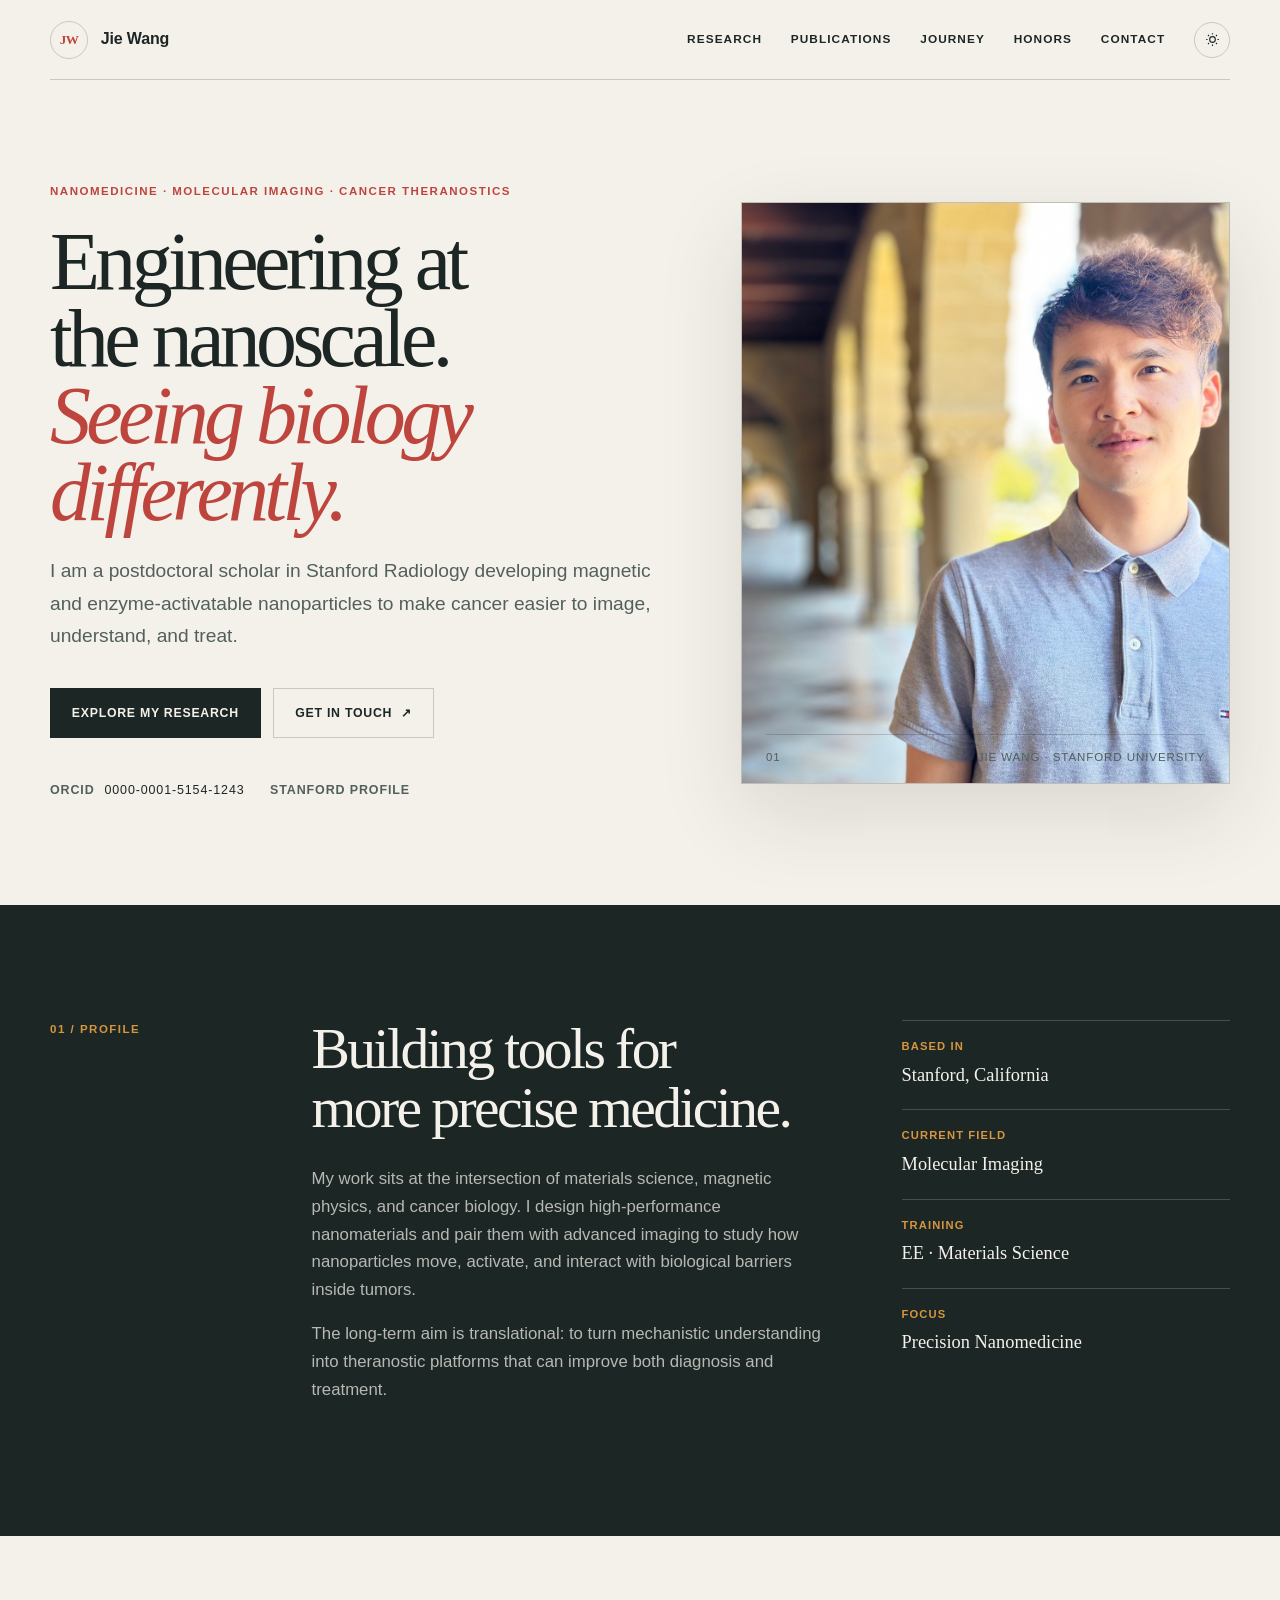
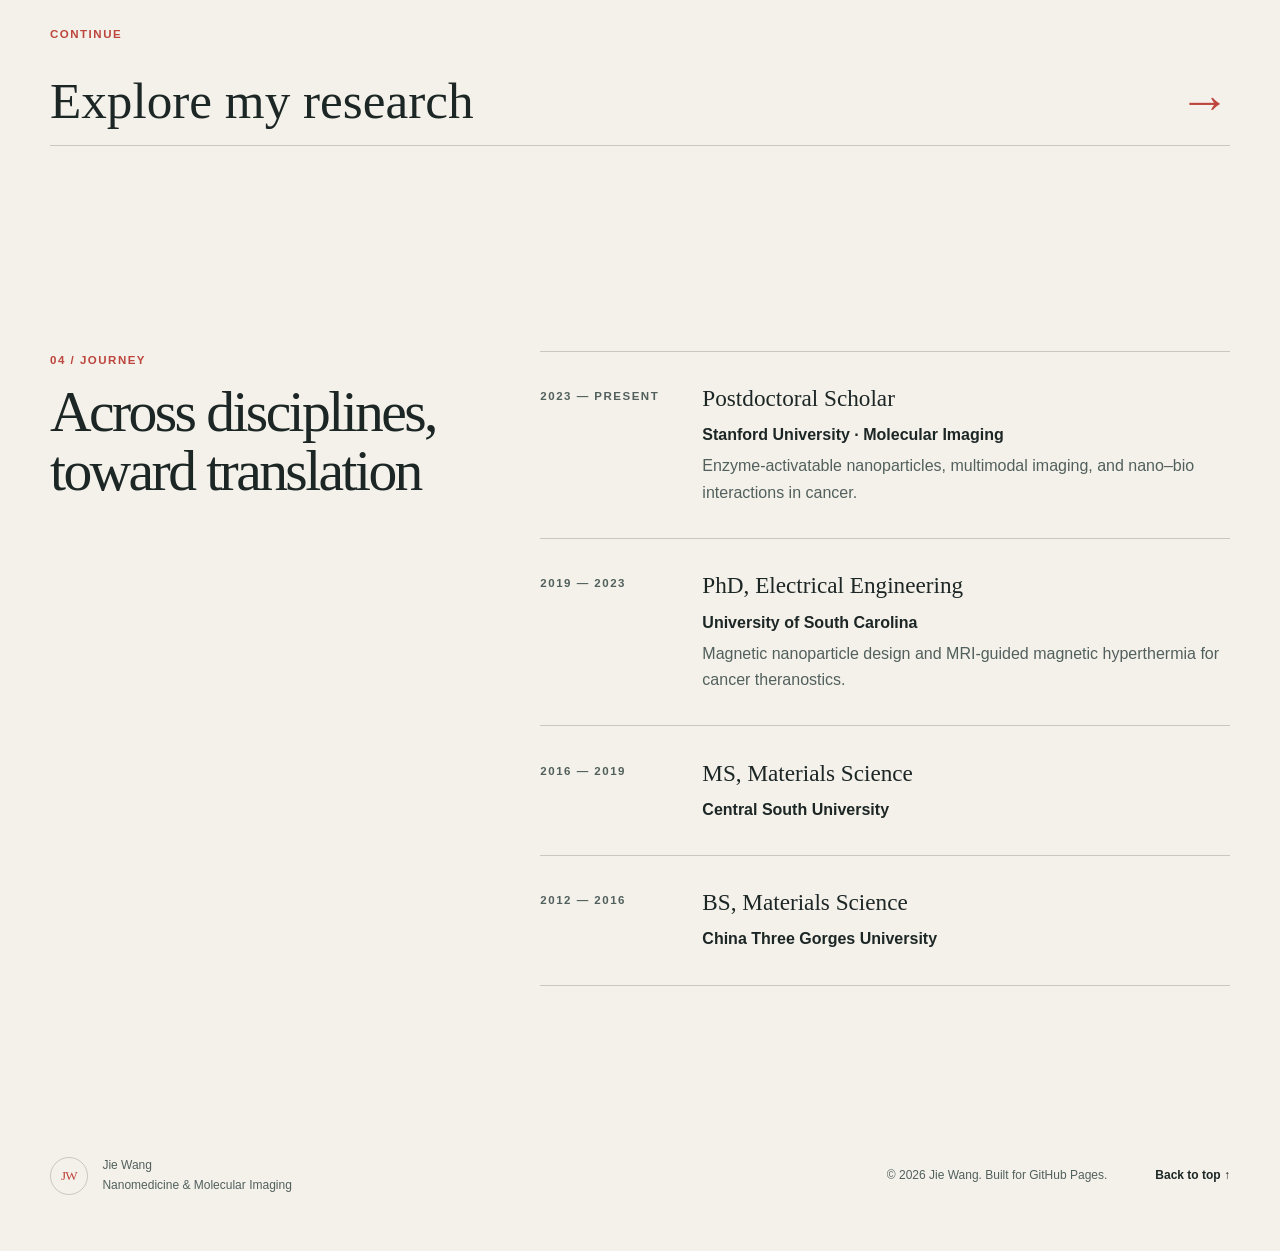
==== commit ca86b9d4: "Use consistent page section numbering" ====
--- a/index.html
+++ b/index.html
@@ -131,7 +131,7 @@
 
     <section class="about-band" aria-labelledby="about-title">
       <div class="section-shell about-grid">
-        <p class="section-index">01 / About</p>
+        <p class="section-index">01 / Profile</p>
         <div class="about-copy reveal">
           <h2 id="about-title">Building tools for more precise medicine.</h2>
           <p>My work sits at the intersection of materials science, magnetic physics, and cancer biology. I design high-performance nanomaterials and pair them with advanced imaging to study how nanoparticles move, activate, and interact with biological barriers inside tumors.</p>
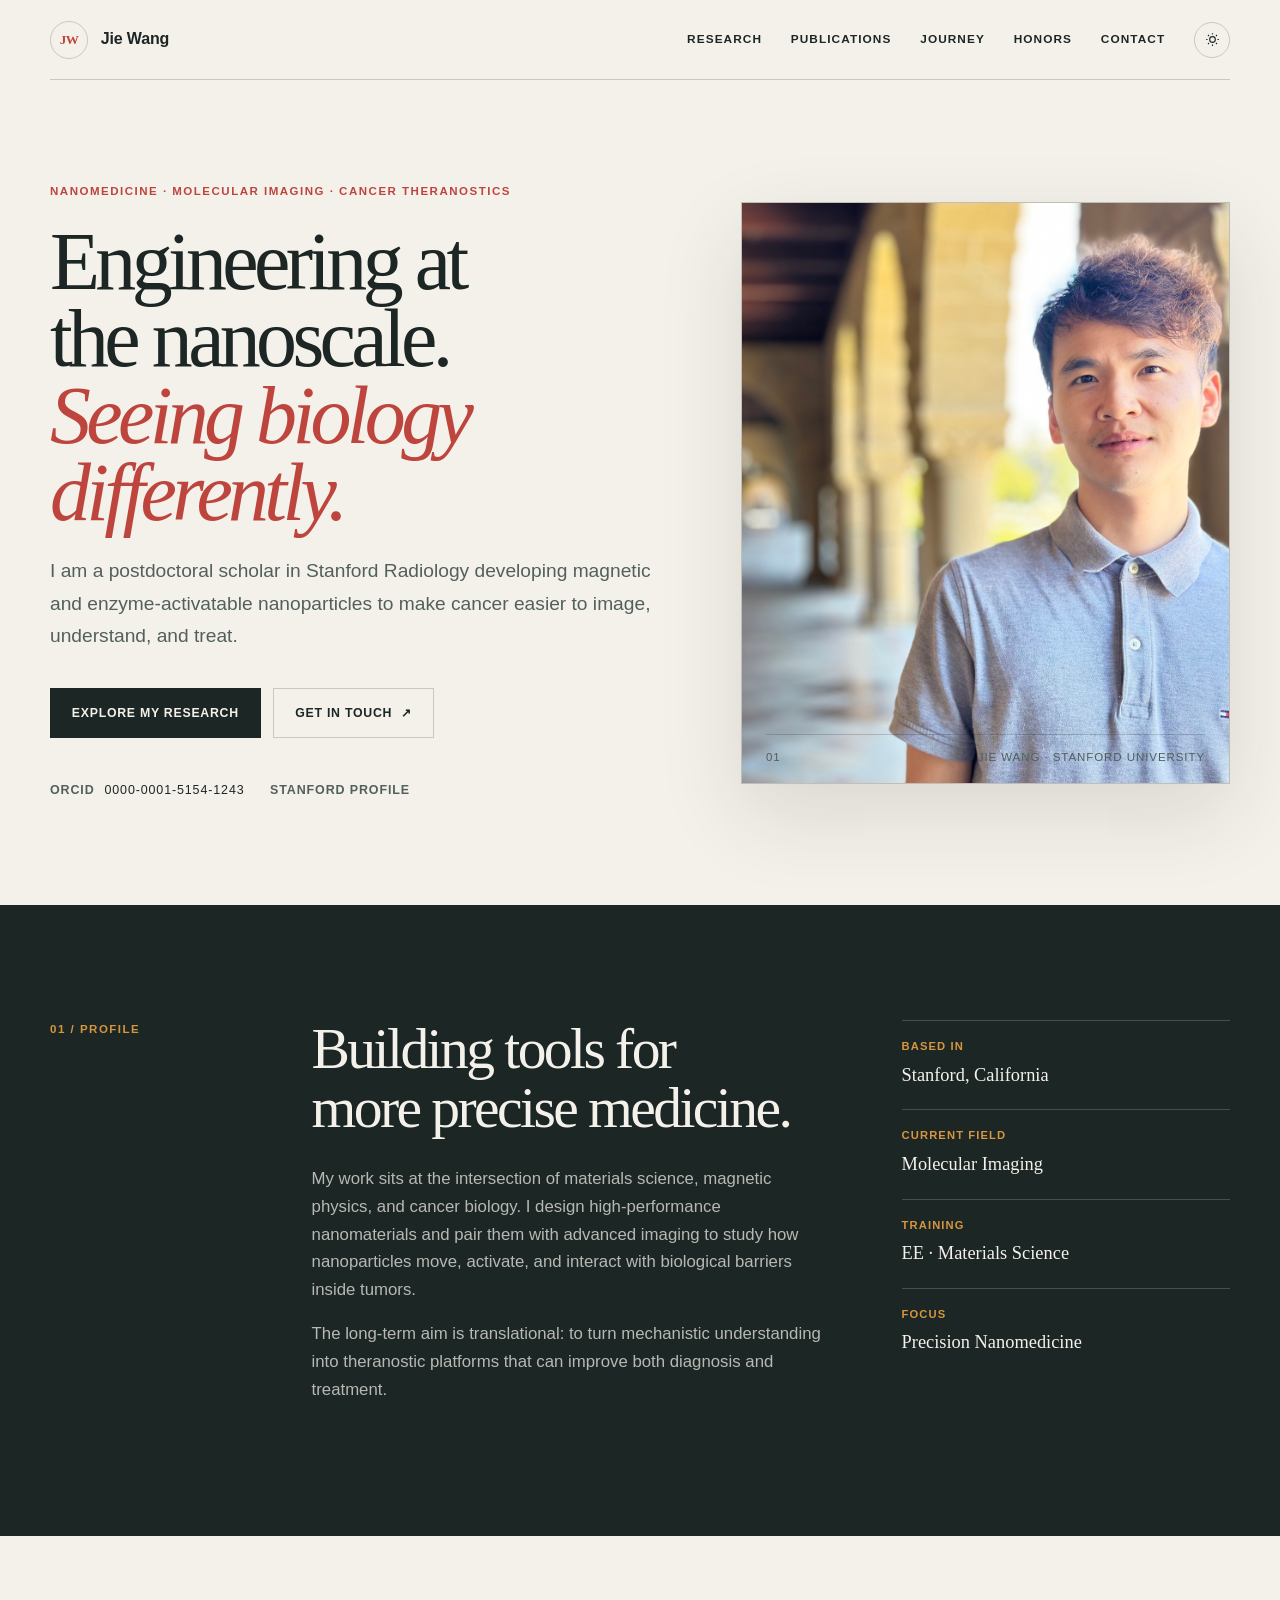
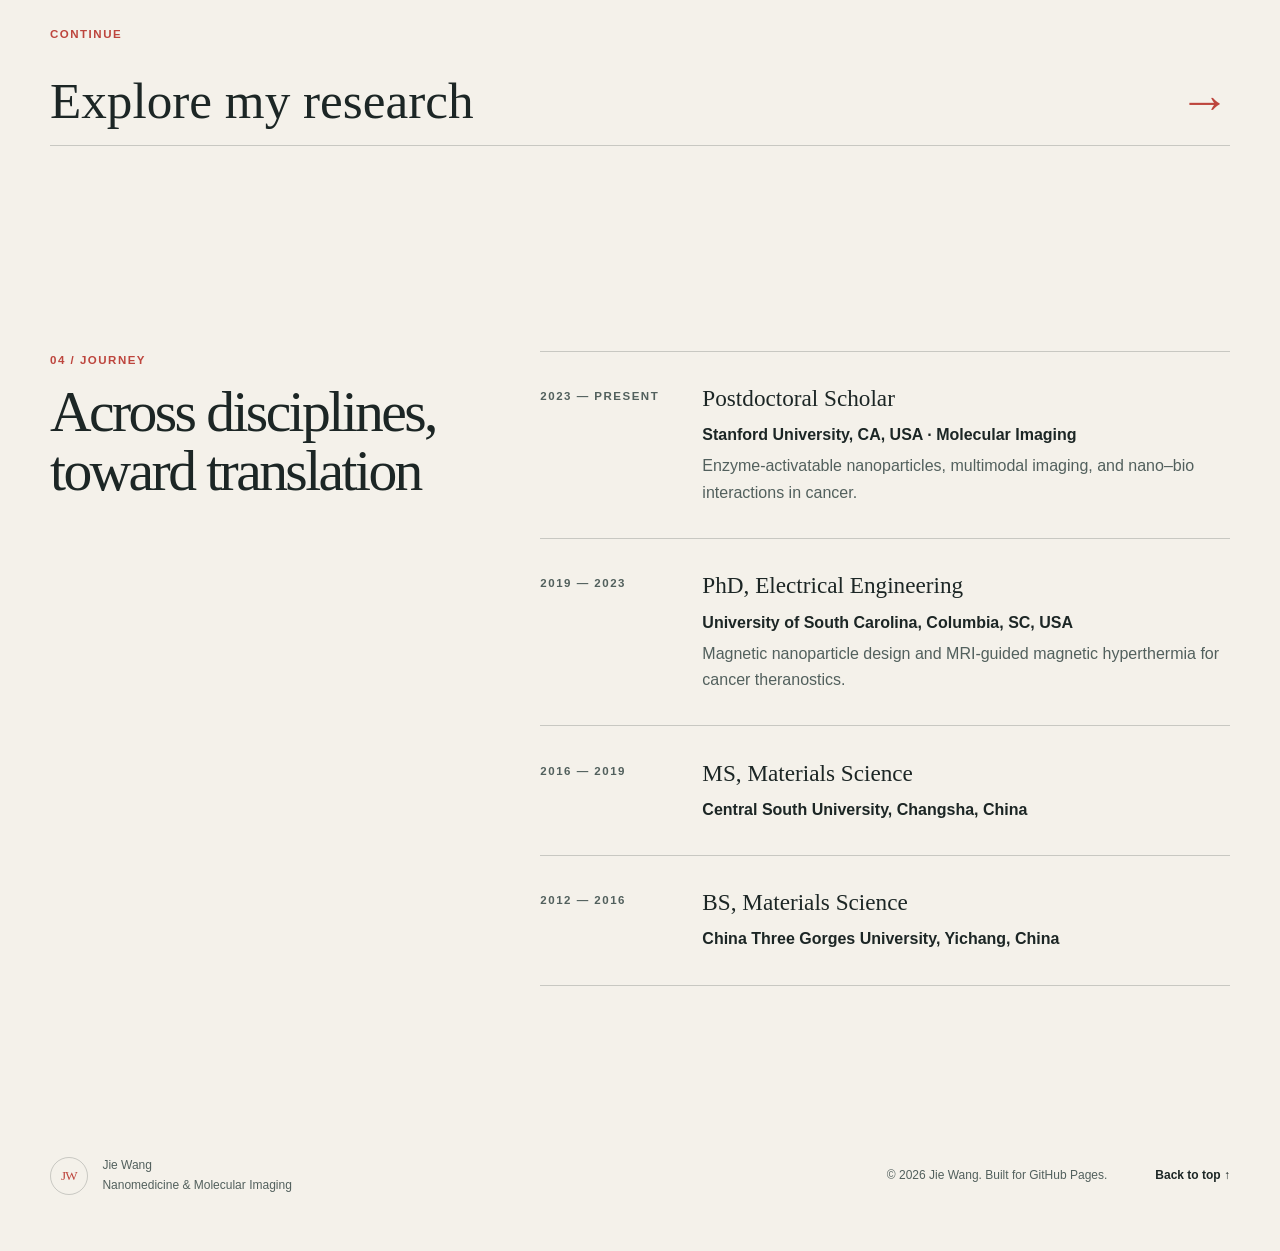
==== commit 5eadf5fd: "Update index.html" ====
--- a/index.html
+++ b/index.html
@@ -269,19 +269,19 @@
       <div class="timeline">
         <article class="timeline-item reveal">
           <p class="timeline-date">2023 — Present</p>
-          <div><h3>Postdoctoral Scholar</h3><p>Stanford University · Molecular Imaging</p><p>Enzyme-activatable nanoparticles, multimodal imaging, and nano–bio interactions in cancer.</p></div>
+          <div><h3>Postdoctoral Scholar</h3><p>Stanford University, CA, USA · Molecular Imaging</p><p>Enzyme-activatable nanoparticles, multimodal imaging, and nano–bio interactions in cancer.</p></div>
         </article>
         <article class="timeline-item reveal">
           <p class="timeline-date">2019 — 2023</p>
-          <div><h3>PhD, Electrical Engineering</h3><p>University of South Carolina</p><p>Magnetic nanoparticle design and MRI-guided magnetic hyperthermia for cancer theranostics.</p></div>
+          <div><h3>PhD, Electrical Engineering</h3><p>University of South Carolina, Columbia, SC, USA</p><p>Magnetic nanoparticle design and MRI-guided magnetic hyperthermia for cancer theranostics.</p></div>
         </article>
         <article class="timeline-item reveal">
           <p class="timeline-date">2016 — 2019</p>
-          <div><h3>MS, Materials Science</h3><p>Central South University</p></div>
+          <div><h3>MS, Materials Science</h3><p>Central South University, Changsha, China</p></div>
         </article>
         <article class="timeline-item reveal">
           <p class="timeline-date">2012 — 2016</p>
-          <div><h3>BS, Materials Science</h3><p>China Three Gorges University</p></div>
+          <div><h3>BS, Materials Science</h3><p>China Three Gorges University, Yichang, China</p></div>
         </article>
       </div>
     </section>
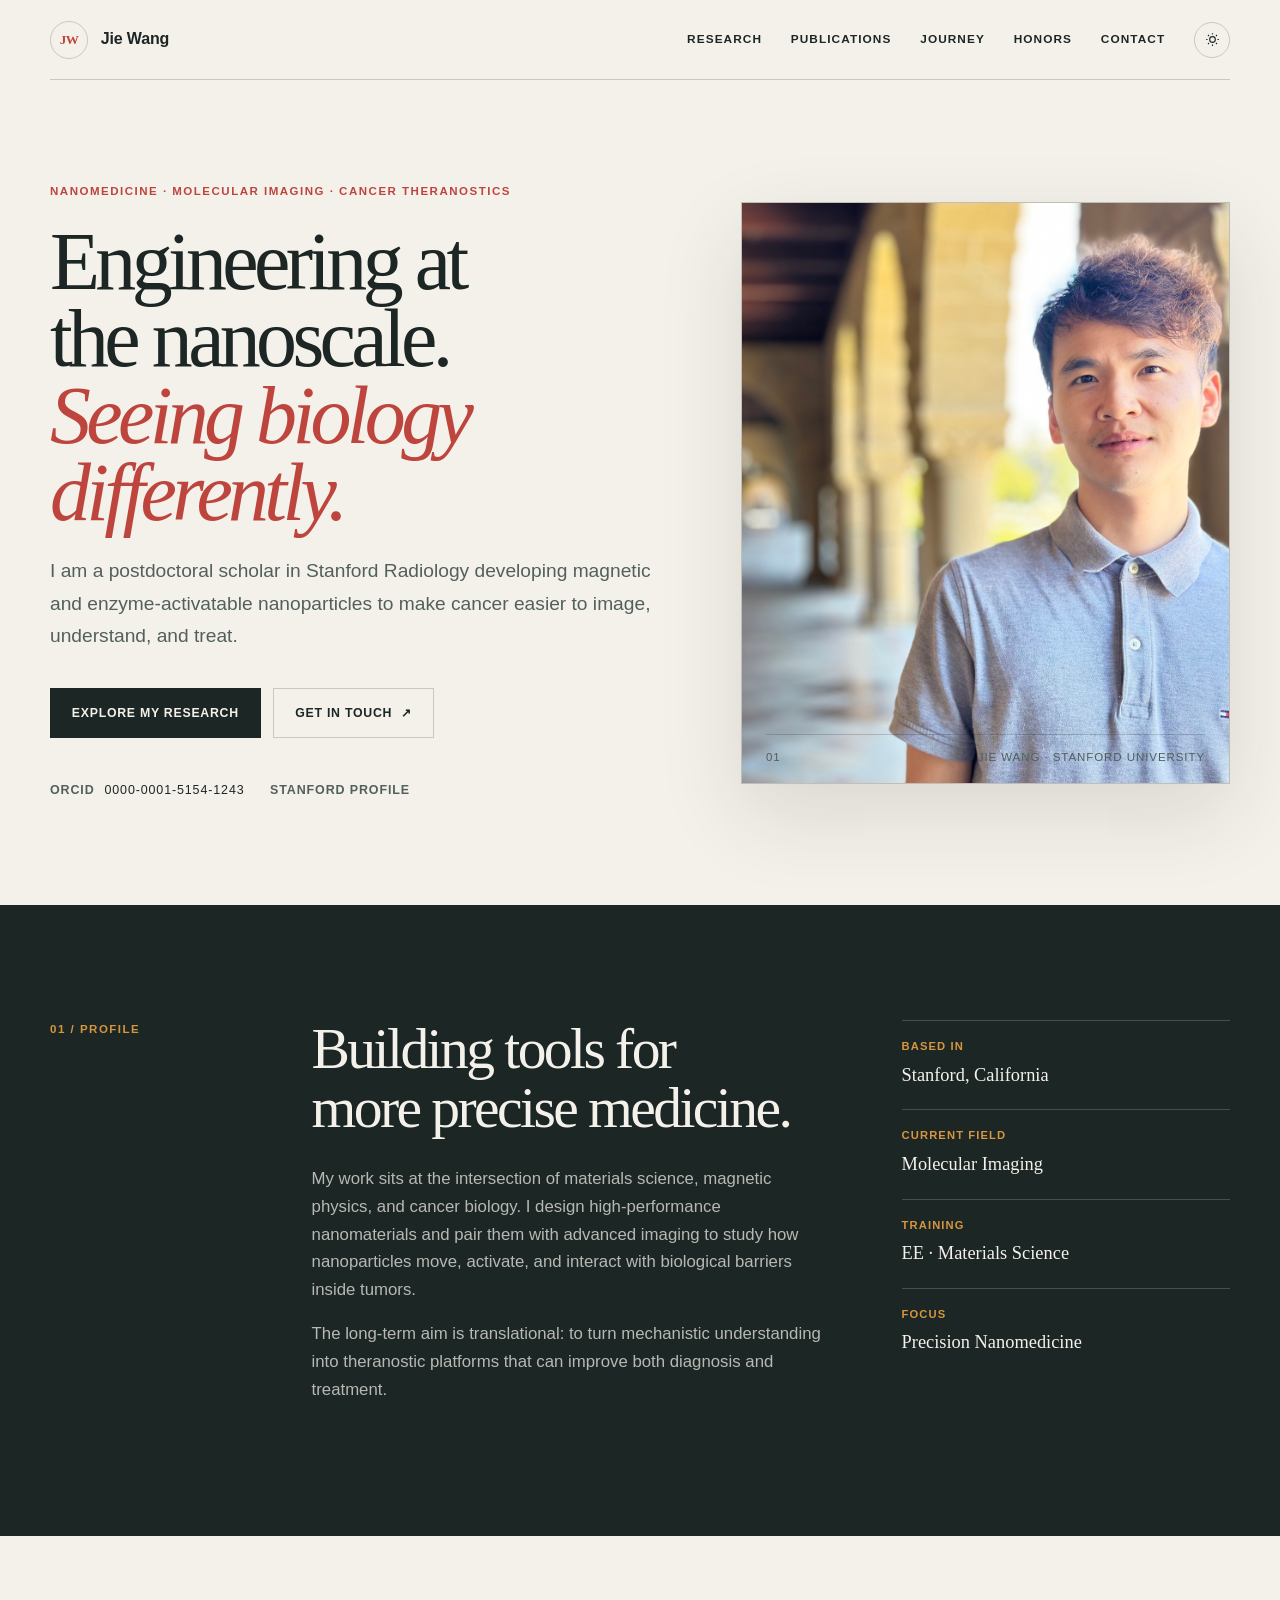
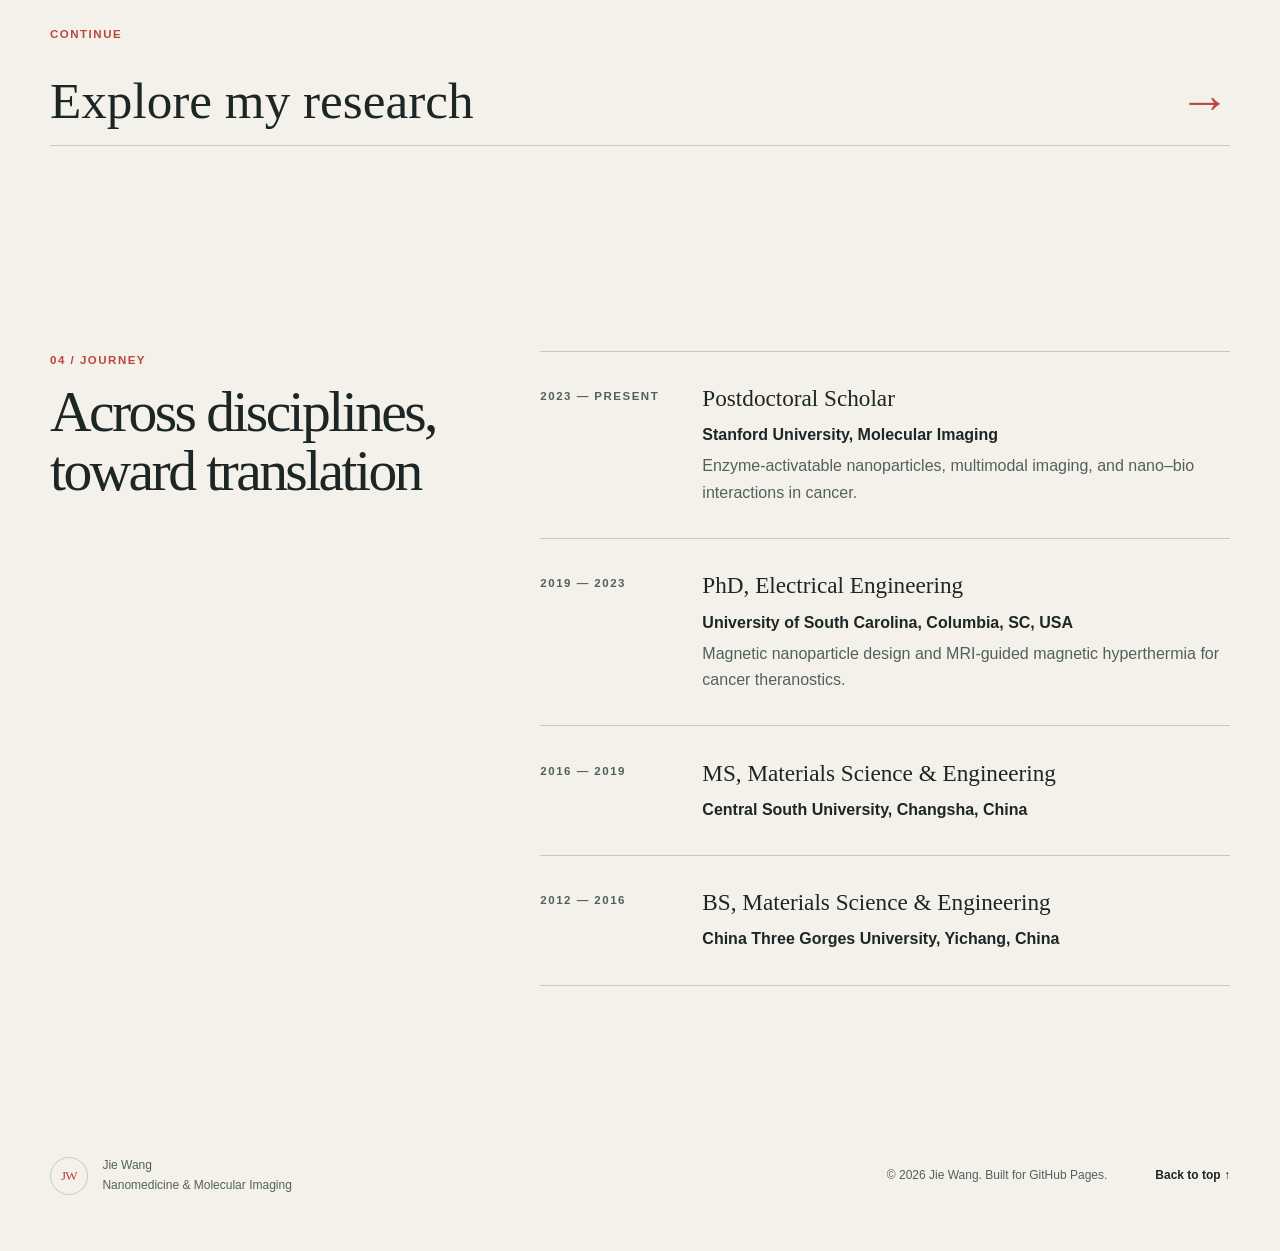
==== commit 89c0e841: "Update index.html" ====
--- a/index.html
+++ b/index.html
@@ -269,7 +269,7 @@
       <div class="timeline">
         <article class="timeline-item reveal">
           <p class="timeline-date">2023 — Present</p>
-          <div><h3>Postdoctoral Scholar</h3><p>Stanford University, CA, USA · Molecular Imaging</p><p>Enzyme-activatable nanoparticles, multimodal imaging, and nano–bio interactions in cancer.</p></div>
+          <div><h3>Postdoctoral Scholar</h3><p>Stanford University, Molecular Imaging</p><p>Enzyme-activatable nanoparticles, multimodal imaging, and nano–bio interactions in cancer.</p></div>
         </article>
         <article class="timeline-item reveal">
           <p class="timeline-date">2019 — 2023</p>
@@ -277,11 +277,11 @@
         </article>
         <article class="timeline-item reveal">
           <p class="timeline-date">2016 — 2019</p>
-          <div><h3>MS, Materials Science</h3><p>Central South University, Changsha, China</p></div>
+          <div><h3>MS, Materials Science & Engineering</h3><p>Central South University, Changsha, China</p></div>
         </article>
         <article class="timeline-item reveal">
           <p class="timeline-date">2012 — 2016</p>
-          <div><h3>BS, Materials Science</h3><p>China Three Gorges University, Yichang, China</p></div>
+          <div><h3>BS, Materials Science & Engineering</h3><p>China Three Gorges University, Yichang, China</p></div>
         </article>
       </div>
     </section>
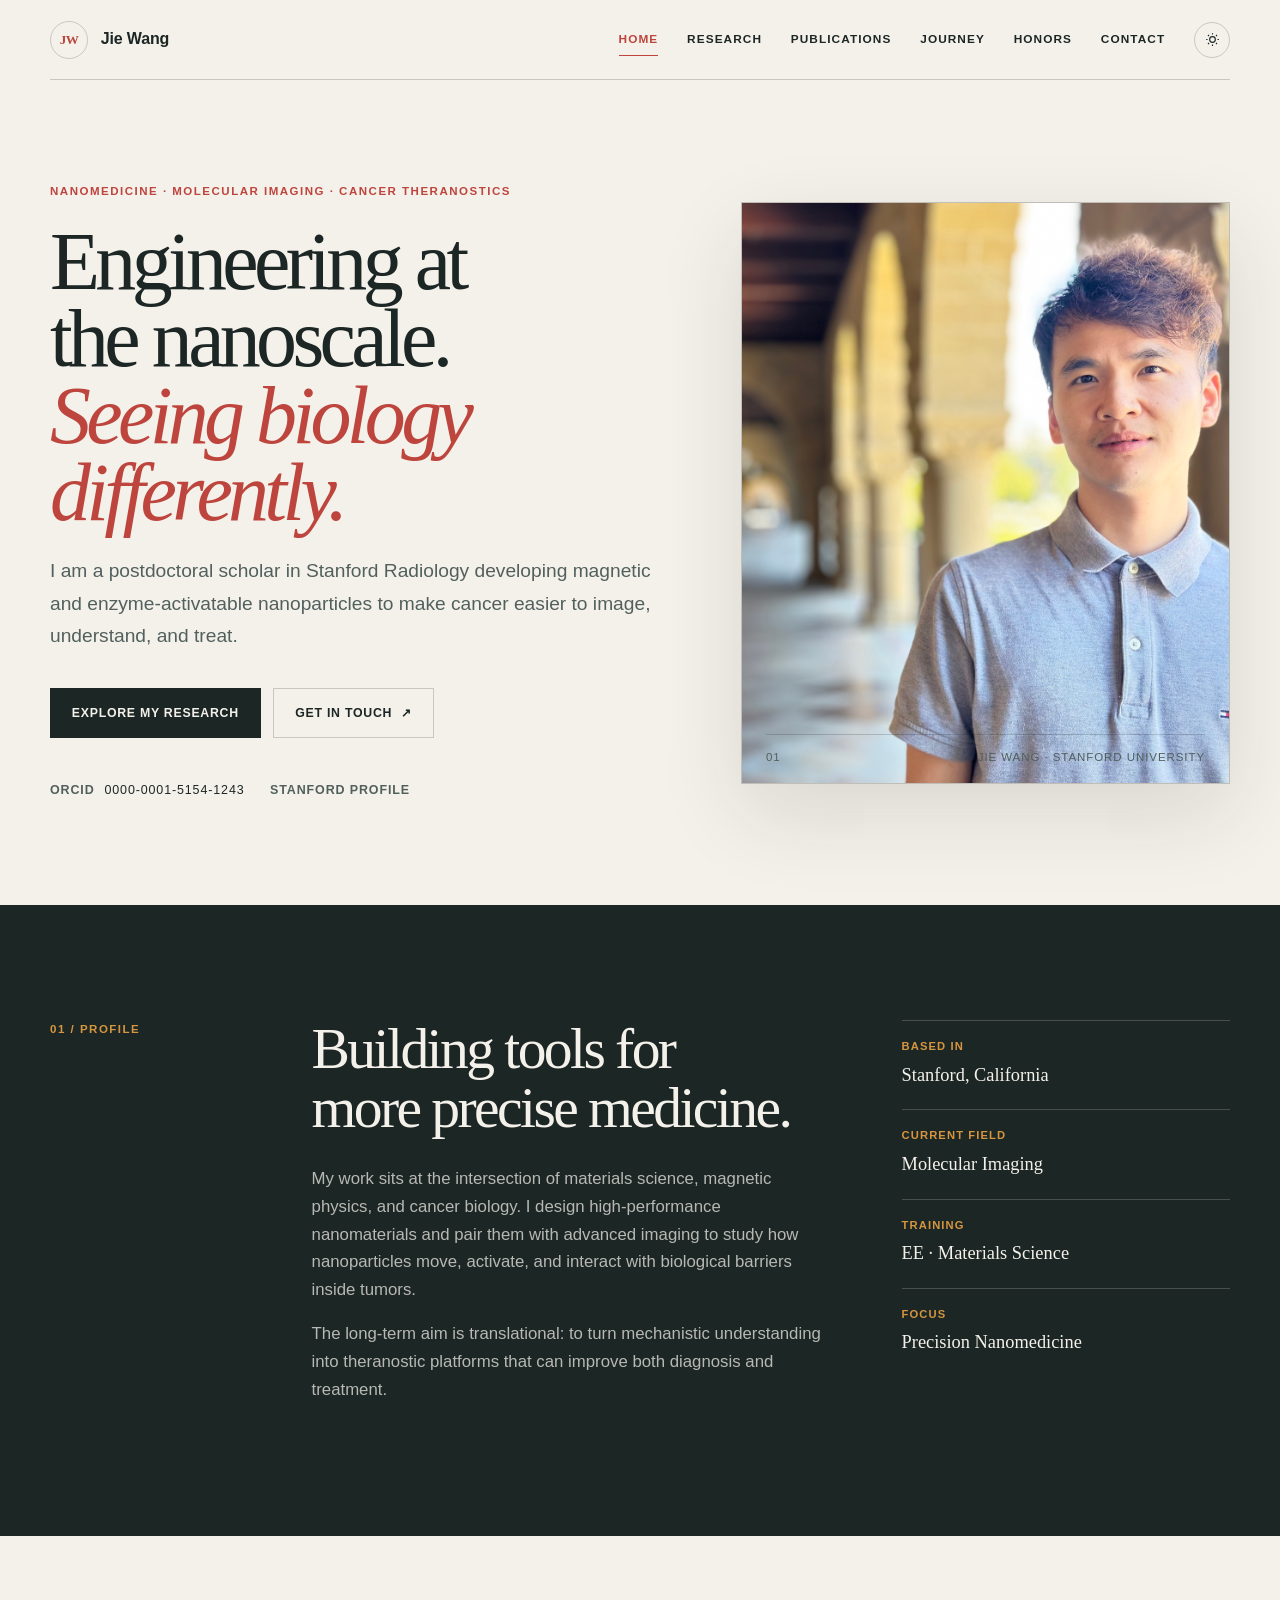
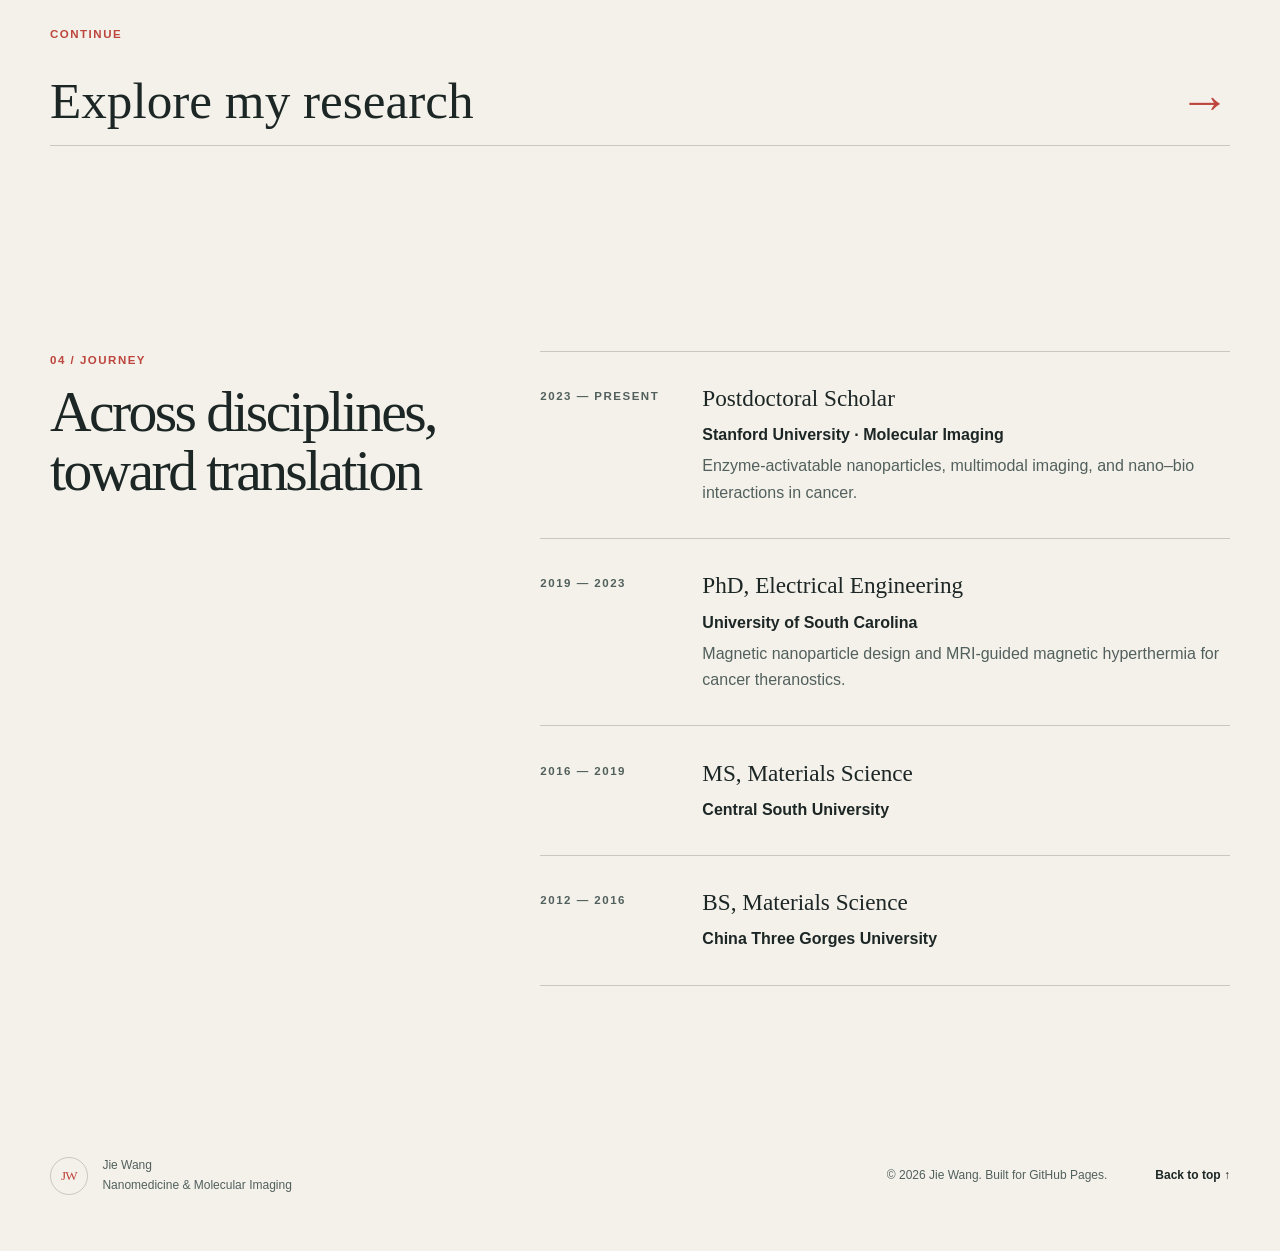
==== commit 8d86f8fb: "Add Home navigation and remove brand hyperlink" ====
--- a/index.html
+++ b/index.html
@@ -5,7 +5,7 @@
   <meta name="viewport" content="width=device-width, initial-scale=1">
   <meta name="theme-color" content="#f4f1ea">
   <meta name="description" content="Jie Wang is a Stanford researcher working at the intersection of nanomedicine, molecular imaging, and magnetic nanotechnology for cancer theranostics.">
-  <meta property="og:title" content="Jie Wang | Nanomedicine &amp; Molecular Imaging">
+  <meta property="og:title" content="Home | Jie Wang">
   <meta property="og:description" content="Researching magnetic nanomaterials, multimodal imaging, and precision cancer theranostics.">
   <meta property="og:type" content="website">
   <meta property="og:url" content="https://eeerperfect.github.io/jwang576.github.io/">
@@ -14,7 +14,7 @@
   <link rel="manifest" href="site.webmanifest">
   <script>document.documentElement.classList.replace('no-js', 'js');</script>
   <link rel="stylesheet" href="styles.css">
-  <title>Jie Wang | Nanomedicine &amp; Molecular Imaging</title>
+  <title>Home | Jie Wang</title>
   <script type="application/ld+json">
   {
     "@context": "https://schema.org",
@@ -45,10 +45,10 @@
   <a class="skip-link" href="#main">Skip to content</a>
 
   <header class="site-header" id="top">
-    <a class="brand" href="index.html" aria-label="Jie Wang, home">
+    <div class="brand" aria-label="Jie Wang">
       <span class="brand-mark" aria-hidden="true">JW</span>
       <span>Jie Wang</span>
-    </a>
+    </div>
 
     <button class="menu-toggle" type="button" aria-expanded="false" aria-controls="site-nav">
       <span class="sr-only">Open navigation</span>
@@ -56,6 +56,7 @@
     </button>
 
     <nav class="site-nav" id="site-nav" aria-label="Main navigation">
+      <a href="index.html" aria-current="page">Home</a>
       <a href="research.html">Research</a>
       <a href="publications.html">Publications</a>
       <a href="journey.html">Journey</a>
@@ -269,19 +270,19 @@
       <div class="timeline">
         <article class="timeline-item reveal">
           <p class="timeline-date">2023 — Present</p>
-          <div><h3>Postdoctoral Scholar</h3><p>Stanford University, Molecular Imaging</p><p>Enzyme-activatable nanoparticles, multimodal imaging, and nano–bio interactions in cancer.</p></div>
+          <div><h3>Postdoctoral Scholar</h3><p>Stanford University · Molecular Imaging</p><p>Enzyme-activatable nanoparticles, multimodal imaging, and nano–bio interactions in cancer.</p></div>
         </article>
         <article class="timeline-item reveal">
           <p class="timeline-date">2019 — 2023</p>
-          <div><h3>PhD, Electrical Engineering</h3><p>University of South Carolina, Columbia, SC, USA</p><p>Magnetic nanoparticle design and MRI-guided magnetic hyperthermia for cancer theranostics.</p></div>
+          <div><h3>PhD, Electrical Engineering</h3><p>University of South Carolina</p><p>Magnetic nanoparticle design and MRI-guided magnetic hyperthermia for cancer theranostics.</p></div>
         </article>
         <article class="timeline-item reveal">
           <p class="timeline-date">2016 — 2019</p>
-          <div><h3>MS, Materials Science & Engineering</h3><p>Central South University, Changsha, China</p></div>
+          <div><h3>MS, Materials Science</h3><p>Central South University</p></div>
         </article>
         <article class="timeline-item reveal">
           <p class="timeline-date">2012 — 2016</p>
-          <div><h3>BS, Materials Science & Engineering</h3><p>China Three Gorges University, Yichang, China</p></div>
+          <div><h3>BS, Materials Science</h3><p>China Three Gorges University</p></div>
         </article>
       </div>
     </section>
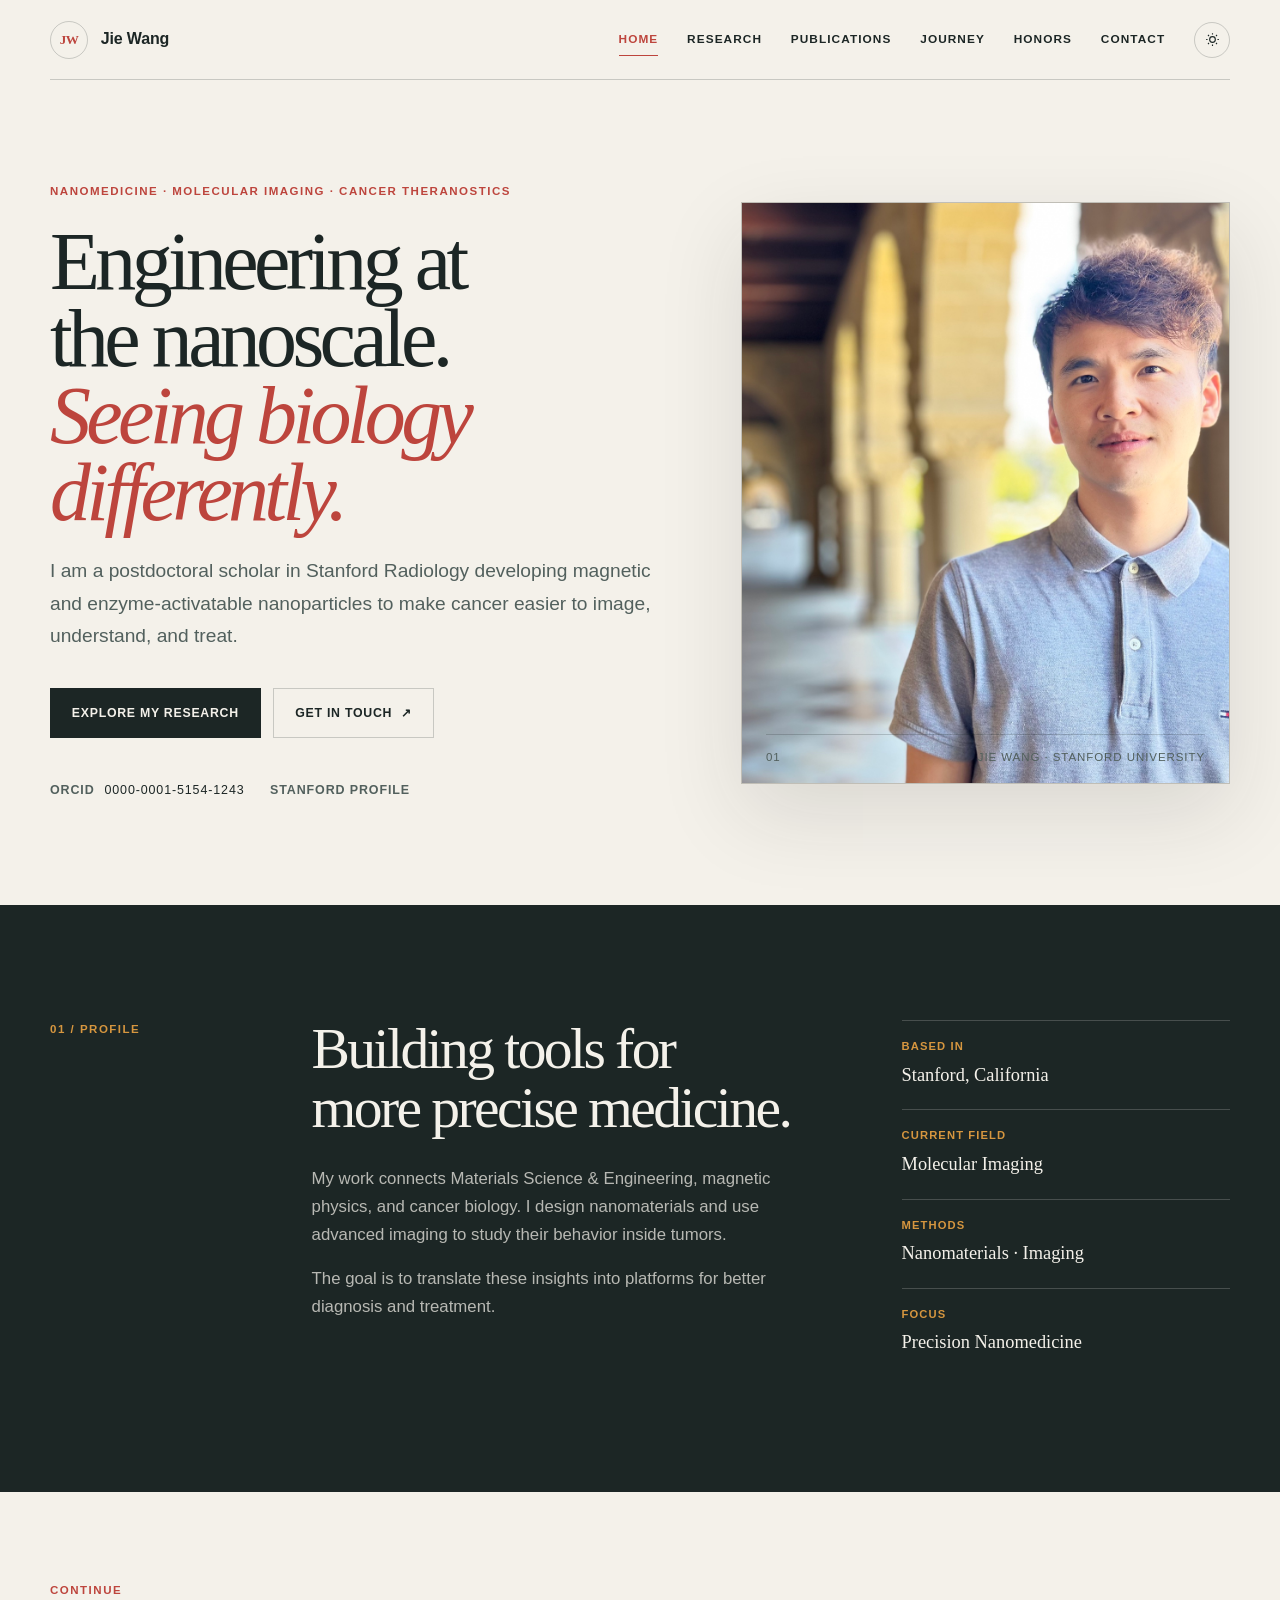
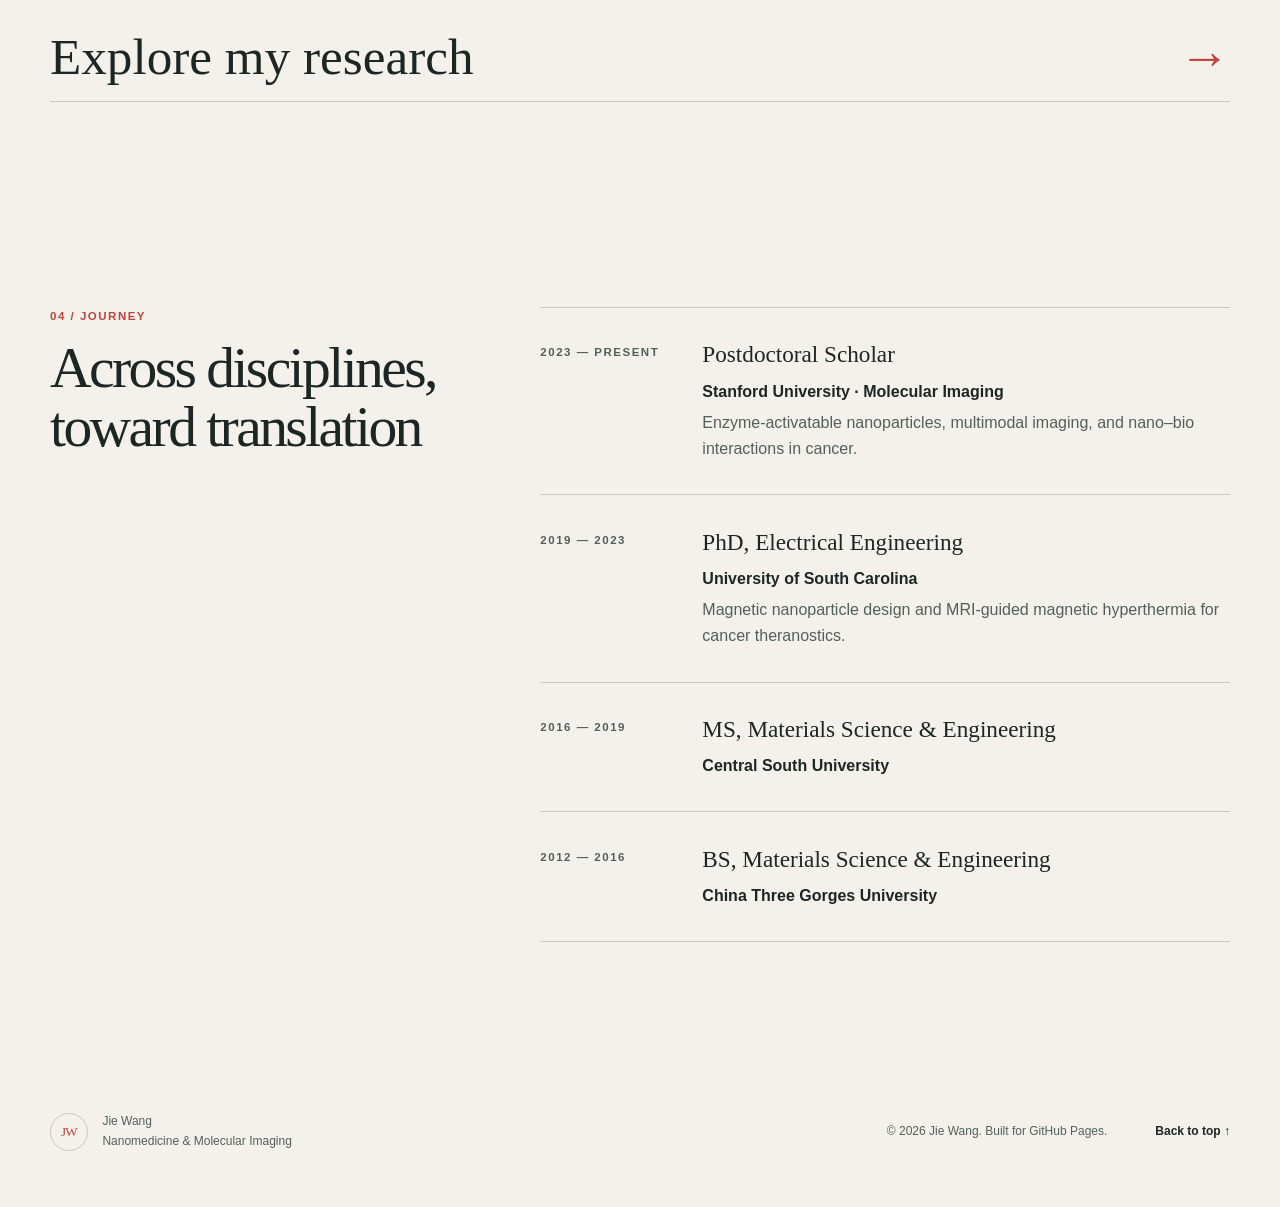
==== commit e188e6e4: "Make homepage background concise" ====
--- a/index.html
+++ b/index.html
@@ -5,16 +5,16 @@
   <meta name="viewport" content="width=device-width, initial-scale=1">
   <meta name="theme-color" content="#f4f1ea">
   <meta name="description" content="Jie Wang is a Stanford researcher working at the intersection of nanomedicine, molecular imaging, and magnetic nanotechnology for cancer theranostics.">
-  <meta property="og:title" content="Home | Jie Wang">
+  <meta property="og:title" content="Jie Wang | Nanomedicine, Molecular Imaging &amp; Cancer Theranostics">
   <meta property="og:description" content="Researching magnetic nanomaterials, multimodal imaging, and precision cancer theranostics.">
   <meta property="og:type" content="website">
-  <meta property="og:url" content="https://eeerperfect.github.io/jwang576.github.io/">
-  <link rel="canonical" href="https://eeerperfect.github.io/jwang576.github.io/">
+  <meta property="og:url" content="https://eeerperfect.github.io/jwang576/">
+  <link rel="canonical" href="https://eeerperfect.github.io/jwang576/">
   <link rel="icon" href="assets/favicon.svg" type="image/svg+xml">
   <link rel="manifest" href="site.webmanifest">
   <script>document.documentElement.classList.replace('no-js', 'js');</script>
   <link rel="stylesheet" href="styles.css">
-  <title>Home | Jie Wang</title>
+  <title>Jie Wang | Nanomedicine, Molecular Imaging &amp; Cancer Theranostics</title>
   <script type="application/ld+json">
   {
     "@context": "https://schema.org",
@@ -25,7 +25,7 @@
       "@type": "Organization",
       "name": "Stanford University"
     },
-    "url": "https://eeerperfect.github.io/jwang576.github.io/",
+    "url": "https://eeerperfect.github.io/jwang576/",
     "sameAs": [
       "https://orcid.org/0000-0001-5154-1243",
       "https://profiles.stanford.edu/322421",
@@ -135,13 +135,13 @@
         <p class="section-index">01 / Profile</p>
         <div class="about-copy reveal">
           <h2 id="about-title">Building tools for more precise medicine.</h2>
-          <p>My work sits at the intersection of materials science, magnetic physics, and cancer biology. I design high-performance nanomaterials and pair them with advanced imaging to study how nanoparticles move, activate, and interact with biological barriers inside tumors.</p>
-          <p>The long-term aim is translational: to turn mechanistic understanding into theranostic platforms that can improve both diagnosis and treatment.</p>
+          <p>My work connects Materials Science &amp; Engineering, magnetic physics, and cancer biology. I design nanomaterials and use advanced imaging to study their behavior inside tumors.</p>
+          <p>The goal is to translate these insights into platforms for better diagnosis and treatment.</p>
         </div>
         <dl class="quick-facts reveal">
           <div><dt>Based in</dt><dd>Stanford, California</dd></div>
           <div><dt>Current field</dt><dd>Molecular Imaging</dd></div>
-          <div><dt>Training</dt><dd>EE · Materials Science</dd></div>
+          <div><dt>Methods</dt><dd>Nanomaterials · Imaging</dd></div>
           <div><dt>Focus</dt><dd>Precision Nanomedicine</dd></div>
         </dl>
       </div>
@@ -278,11 +278,11 @@
         </article>
         <article class="timeline-item reveal">
           <p class="timeline-date">2016 — 2019</p>
-          <div><h3>MS, Materials Science</h3><p>Central South University</p></div>
+          <div><h3>MS, Materials Science &amp; Engineering</h3><p>Central South University</p></div>
         </article>
         <article class="timeline-item reveal">
           <p class="timeline-date">2012 — 2016</p>
-          <div><h3>BS, Materials Science</h3><p>China Three Gorges University</p></div>
+          <div><h3>BS, Materials Science &amp; Engineering</h3><p>China Three Gorges University</p></div>
         </article>
       </div>
     </section>
@@ -335,4 +335,4 @@
   <script src="script.js"></script>
 </body>
 </html>
-<!-- Published from EEerperfect/jwang576.github.io -->
+<!-- Published from EEerperfect/jwang576 -->
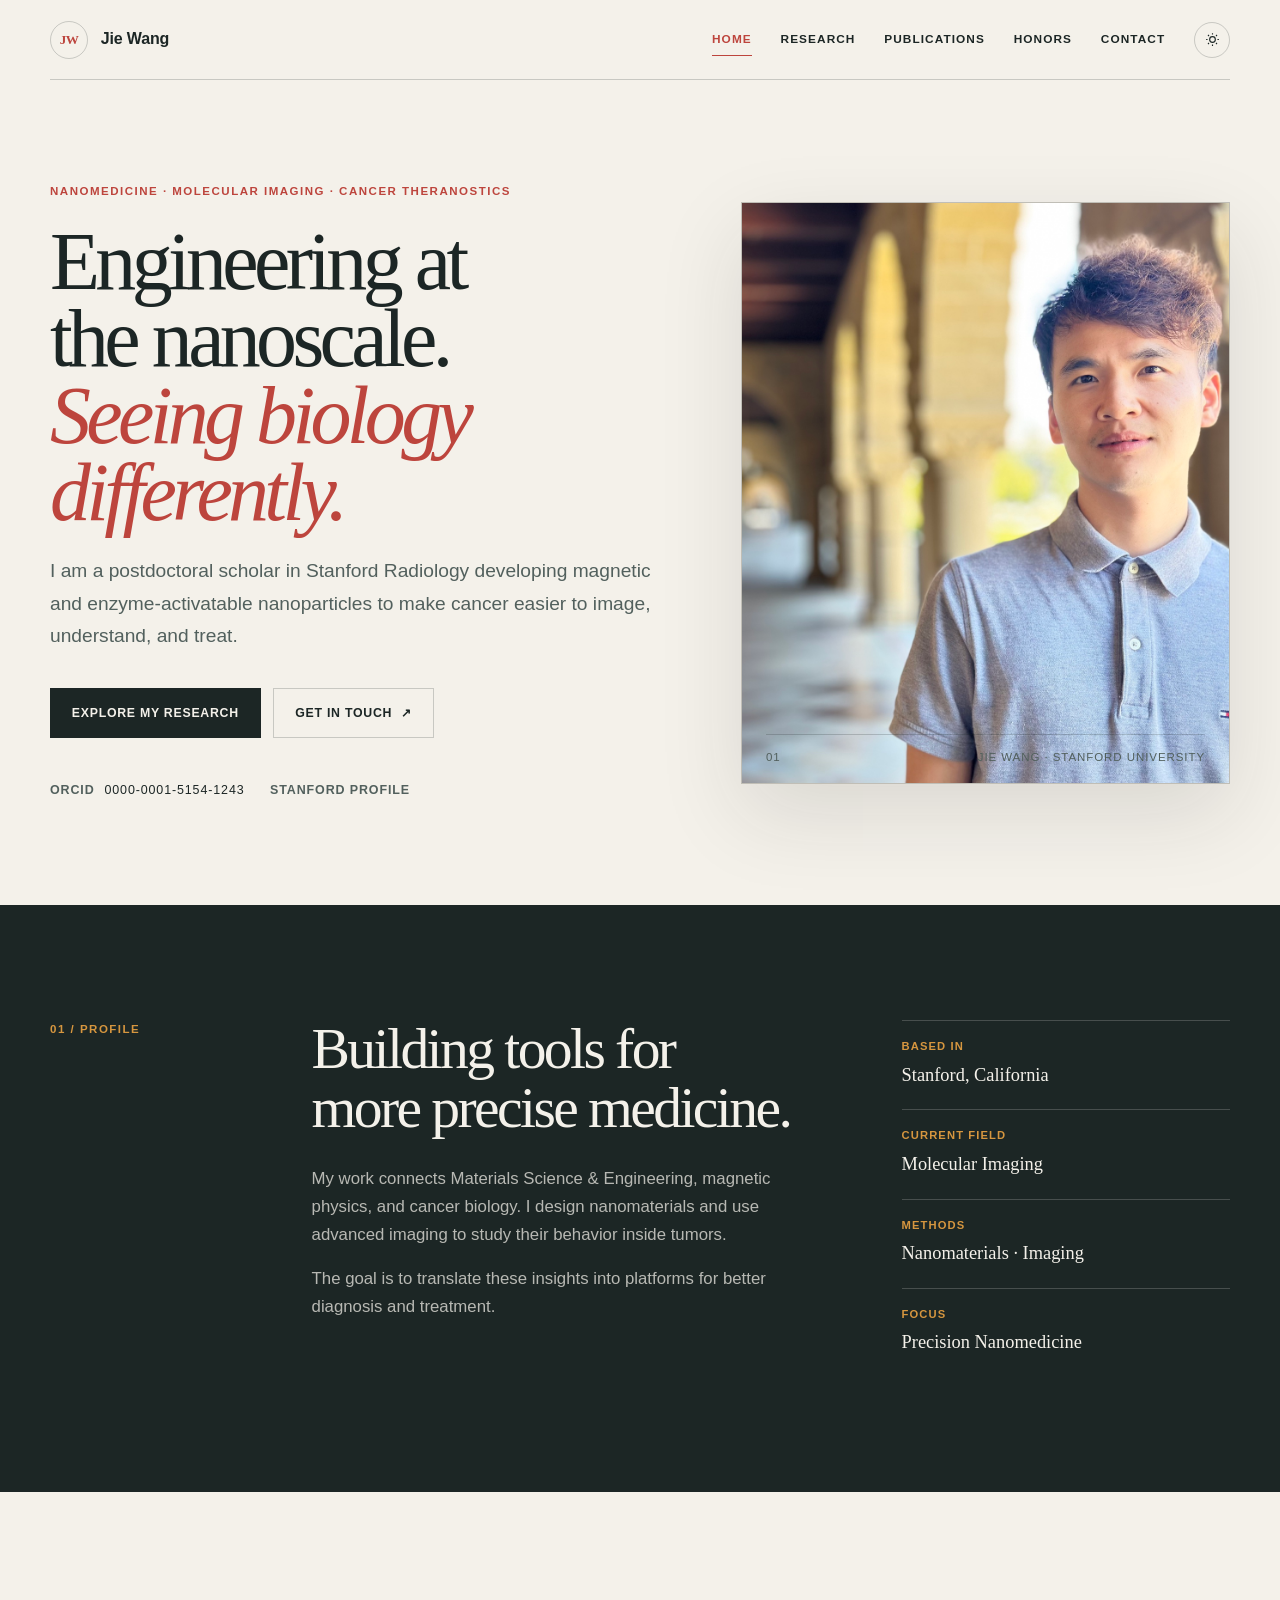
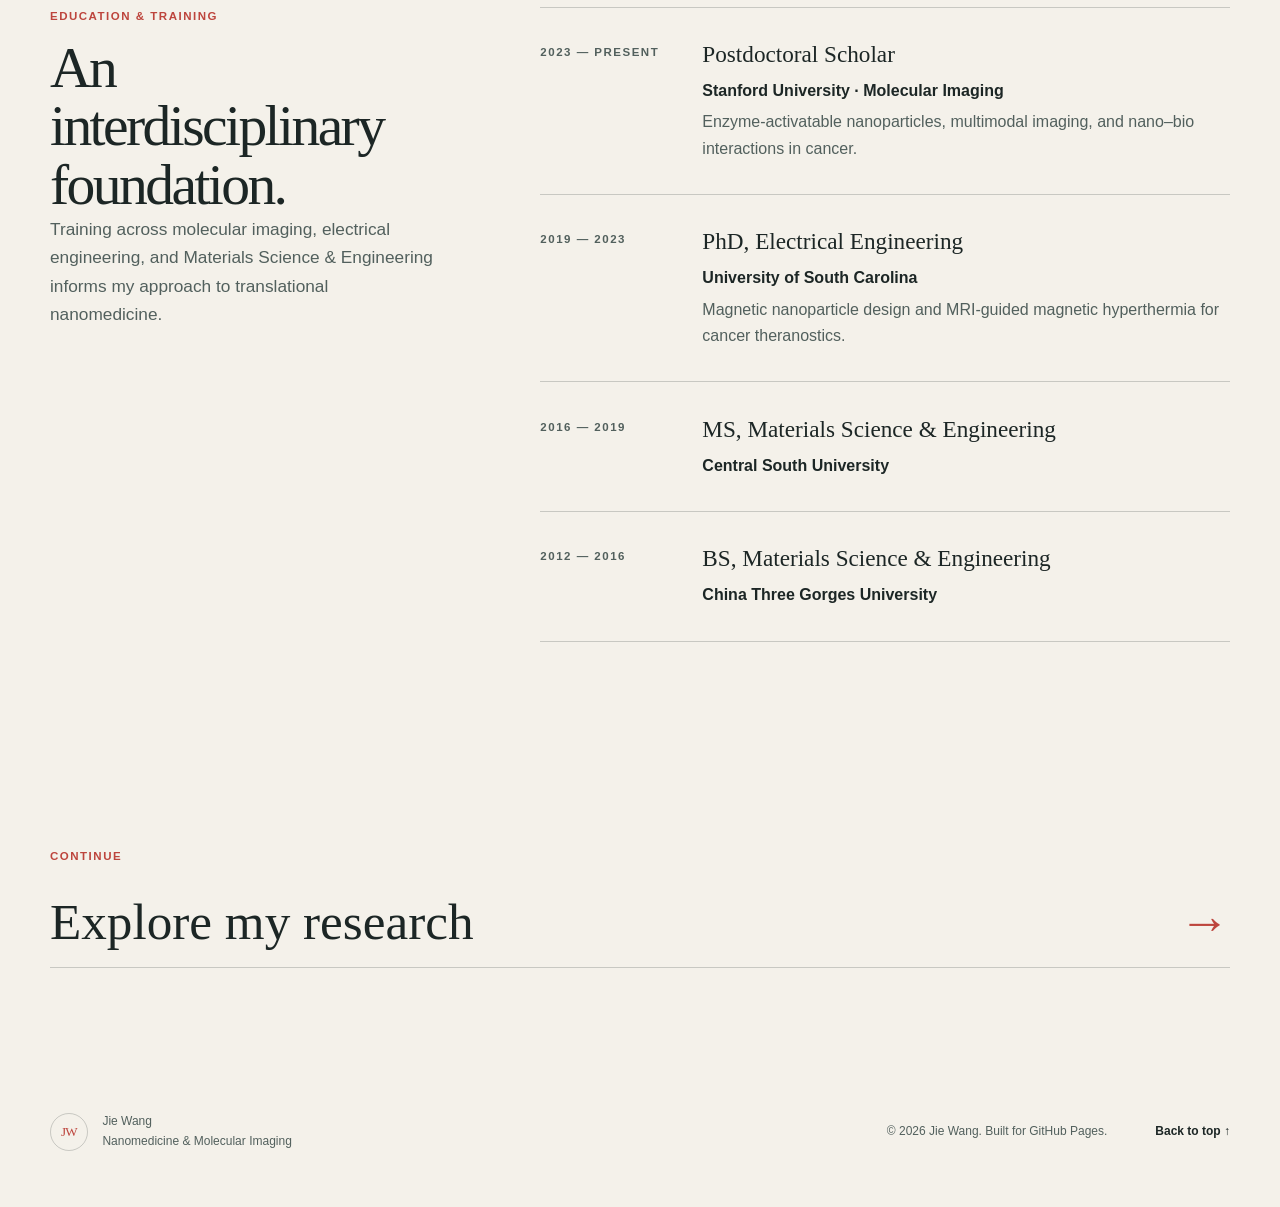
==== commit db6e598b: "Move education and training to Home" ====
--- a/index.html
+++ b/index.html
@@ -59,7 +59,6 @@
       <a href="index.html" aria-current="page">Home</a>
       <a href="research.html">Research</a>
       <a href="publications.html">Publications</a>
-      <a href="journey.html">Journey</a>
       <a href="honors.html">Honors</a>
       <a href="contact.html">Contact</a>
       <button class="theme-toggle" type="button" aria-label="Switch color theme" title="Switch color theme">
@@ -123,7 +122,6 @@
               <circle cx="416" cy="511" r="7"/><circle cx="208" cy="142" r="13"/>
             </g>
           </svg>
-          <img class="profile-photo" src="[data-uri]" alt="Portrait of Jie Wang">
           <img class="profile-photo profile-photo-asset" src="assets/jie-wang-profile.jpg" alt="Portrait of Jie Wang">
           <p class="visual-caption"><span>01</span><span>Jie Wang · Stanford University</span></p>
         </div>
@@ -147,6 +145,35 @@
       </div>
     </section>
 
+    <section class="section-shell section-block journey-section home-training" aria-labelledby="training-title">
+      <div class="section-heading reveal">
+        <div>
+          <p class="section-index">Education &amp; Training</p>
+          <h2 id="training-title">An interdisciplinary foundation.</h2>
+        </div>
+        <p>Training across molecular imaging, electrical engineering, and Materials Science &amp; Engineering informs my approach to translational nanomedicine.</p>
+      </div>
+
+      <div class="timeline">
+        <article class="timeline-item reveal">
+          <p class="timeline-date">2023 — Present</p>
+          <div><h3>Postdoctoral Scholar</h3><p>Stanford University · Molecular Imaging</p><p>Enzyme-activatable nanoparticles, multimodal imaging, and nano–bio interactions in cancer.</p></div>
+        </article>
+        <article class="timeline-item reveal">
+          <p class="timeline-date">2019 — 2023</p>
+          <div><h3>PhD, Electrical Engineering</h3><p>University of South Carolina</p><p>Magnetic nanoparticle design and MRI-guided magnetic hyperthermia for cancer theranostics.</p></div>
+        </article>
+        <article class="timeline-item reveal">
+          <p class="timeline-date">2016 — 2019</p>
+          <div><h3>MS, Materials Science &amp; Engineering</h3><p>Central South University</p></div>
+        </article>
+        <article class="timeline-item reveal">
+          <p class="timeline-date">2012 — 2016</p>
+          <div><h3>BS, Materials Science &amp; Engineering</h3><p>China Three Gorges University</p></div>
+        </article>
+      </div>
+    </section>
+
     <section class="section-shell next-page reveal" aria-label="Continue exploring">
       <p class="section-index">Continue</p>
       <a href="research.html"><span>Explore my research</span><span aria-hidden="true">→</span></a>
@@ -259,39 +286,11 @@
       </div>
     </section>
 
-    <section class="section-shell section-block journey-section" id="journey" aria-labelledby="journey-title" hidden>
-      <div class="section-heading reveal">
-        <div>
-          <p class="section-index">04 / Journey</p>
-          <h2 id="journey-title">Across disciplines, toward translation</h2>
-        </div>
-      </div>
-
-      <div class="timeline">
-        <article class="timeline-item reveal">
-          <p class="timeline-date">2023 — Present</p>
-          <div><h3>Postdoctoral Scholar</h3><p>Stanford University · Molecular Imaging</p><p>Enzyme-activatable nanoparticles, multimodal imaging, and nano–bio interactions in cancer.</p></div>
-        </article>
-        <article class="timeline-item reveal">
-          <p class="timeline-date">2019 — 2023</p>
-          <div><h3>PhD, Electrical Engineering</h3><p>University of South Carolina</p><p>Magnetic nanoparticle design and MRI-guided magnetic hyperthermia for cancer theranostics.</p></div>
-        </article>
-        <article class="timeline-item reveal">
-          <p class="timeline-date">2016 — 2019</p>
-          <div><h3>MS, Materials Science &amp; Engineering</h3><p>Central South University</p></div>
-        </article>
-        <article class="timeline-item reveal">
-          <p class="timeline-date">2012 — 2016</p>
-          <div><h3>BS, Materials Science &amp; Engineering</h3><p>China Three Gorges University</p></div>
-        </article>
-      </div>
-    </section>
-
     <section class="honors-section" id="honors" aria-labelledby="honors-title" hidden>
       <div class="section-shell">
         <div class="section-heading reveal">
           <div>
-            <p class="section-index">05 / Recognition</p>
+            <p class="section-index">04 / Recognition</p>
             <h2 id="honors-title">Selected honors</h2>
           </div>
         </div>
@@ -307,7 +306,7 @@
     <section class="contact-section" id="contact" aria-labelledby="contact-title" hidden>
       <div class="section-shell contact-grid">
         <div class="reveal">
-          <p class="section-index">06 / Contact</p>
+          <p class="section-index">05 / Contact</p>
           <h2 id="contact-title">Let’s connect ideas.</h2>
         </div>
         <div class="contact-copy reveal">
